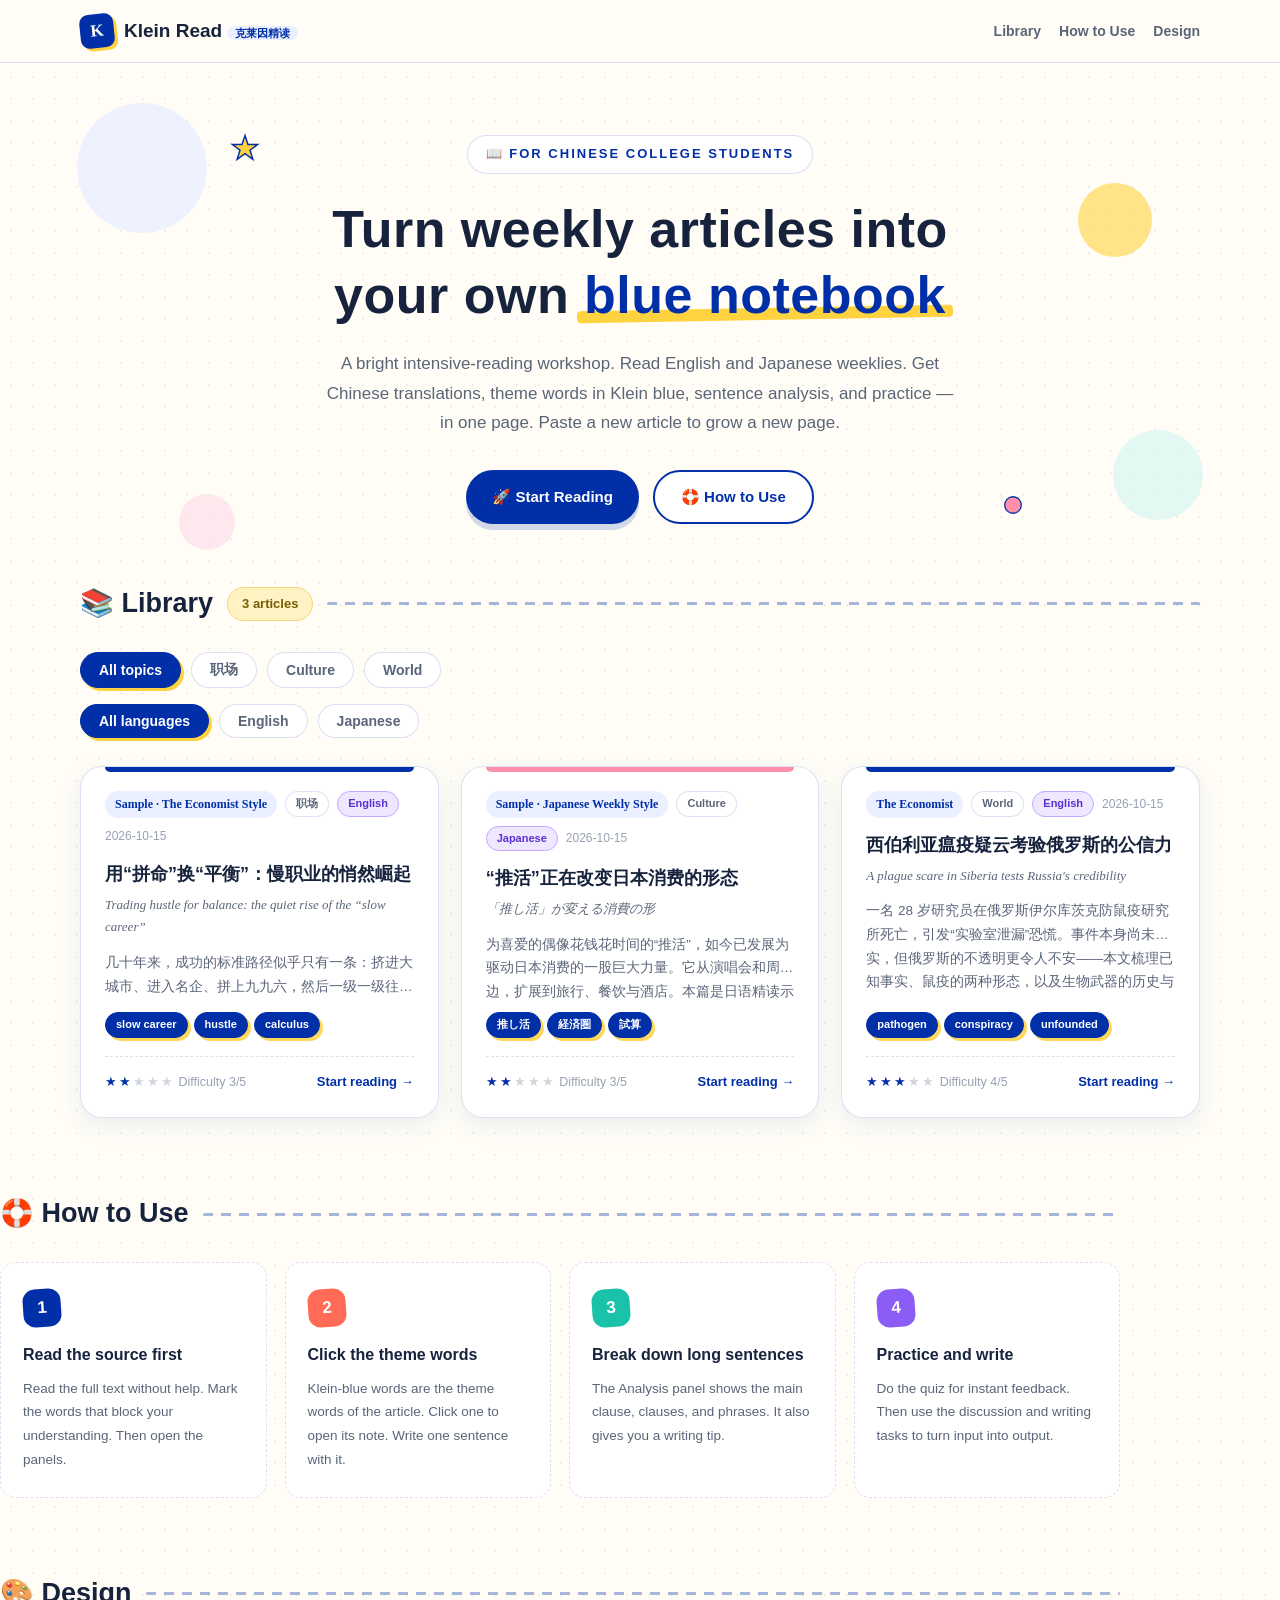
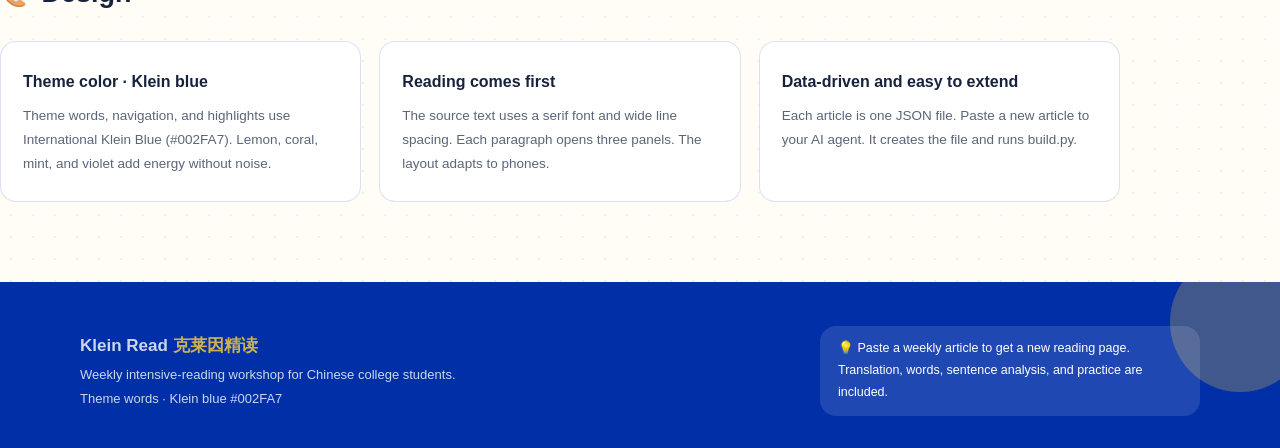
==== index.html @ 9e6b5d77 "v3.1.1: add SVG favicon matching the Klein Read logo - favicon.svg: Klein-blue tile, white K, lemon " ====
<!DOCTYPE html>
<html lang="en">
<head>
<meta charset="UTF-8">
<meta name="viewport" content="width=device-width, initial-scale=1.0">
<title>Klein Read · Weekly Intensive-Reading Workshop</title>
<meta name="description" content="Klein Read turns English and Japanese weekly articles into intensive-reading pages for Chinese college students.">
<link rel="icon" type="image/svg+xml" href="favicon.svg">
<link rel="stylesheet" href="css/style.css">
</head>
<body>
<div class="progress-bar"></div>

<header class="topbar">
  <div class="container topbar-inner">
    <a class="logo" href="index.html">
      <span class="logo-mark">K</span>
      <span>Klein Read <span class="logo-sub">克莱因精读</span></span>
    </a>
    <nav class="topnav">
      <a href="#library">Library</a>
      <a href="#howto">How to Use</a>
      <a href="#about">Design</a>
    </nav>
  </div>
</header>

<main>
  <!-- ============ Hero ============ -->
  <section class="hero">
    <div class="blob blob-1"></div>
    <div class="blob blob-2"></div>
    <div class="blob blob-3"></div>
    <div class="blob blob-4"></div>
    <svg class="deco-star" style="top:70px;left:18%" width="30" height="30" viewBox="0 0 24 24" fill="none">
      <path d="M12 2l2.4 7.2H22l-6 4.6 2.3 7.2-6.3-4.5-6.3 4.5L8 13.8 2 9.2h7.6z" fill="#FFD23F" stroke="#002FA7" stroke-width="1.2"/>
    </svg>
    <svg class="deco-star" style="bottom:64px;right:20%" width="22" height="22" viewBox="0 0 24 24" fill="none">
      <circle cx="12" cy="12" r="9" fill="#FF8FAB" stroke="#002FA7" stroke-width="1.4"/>
    </svg>
    <div class="container hero-inner">
      <span class="hero-kicker">📖 FOR CHINESE COLLEGE STUDENTS</span>
      <h1>Turn weekly articles into<br>your own <span class="hl">blue notebook</span></h1>
      <p class="hero-sub">A bright intensive-reading workshop. Read English and Japanese weeklies. Get Chinese translations, theme words in Klein blue, sentence analysis, and practice — in one page. Paste a new article to grow a new page.</p>
      <div class="hero-actions">
        <a class="btn btn-primary" href="articles/001-slow-career.html">🚀 Start Reading</a>
        <a class="btn btn-secondary" href="#howto">🛟 How to Use</a>
      </div>
    </div>
  </section>

  <!-- ============ Library ============ -->
  <section class="container" id="library">
    <div class="section-head">
      <h2>📚 Library</h2>
      <span class="chip chip-lemon">3 articles</span>
      <div class="line"></div>
    </div>
    <div class="filters"><button class="filter-chip active" data-topic="all">All topics</button><button class="filter-chip" data-topic="职场">职场</button><button class="filter-chip" data-topic="Culture">Culture</button><button class="filter-chip" data-topic="World">World</button></div>
    <div class="filters" style="margin-top:-12px"><button class="filter-chip active" data-source-lang="all">All languages</button><button class="filter-chip" data-source-lang="en">English</button><button class="filter-chip" data-source-lang="ja">Japanese</button></div>
    <div class="card-grid">
<a class="article-card" href="articles/001-slow-career.html" data-topic="职场" data-source-lang="en">
  <span class="accent" style="background:#002FA7"></span>
  <div class="card-meta">
    <span class="card-source">Sample · The Economist Style</span>
    <span class="chip" style="font-size:11px;padding:2px 10px">职场</span>
    <span class="chip chip-violet" style="font-size:11px;padding:2px 10px">English</span>
    <span class="card-date">2026-10-15</span>
  </div>
  <h3 lang="zh-CN">用“拼命”换“平衡”：慢职业的悄然崛起</h3>
  <p class="card-title-en">Trading hustle for balance: the quiet rise of the “slow career”</p>
  <p class="card-desc" lang="zh-CN">几十年来，成功的标准路径似乎只有一条：挤进大城市、进入名企、拼上九九六，然后一级一级往上爬。但越来越多的年轻毕业生正在悄悄走下这架梯子——他们选择更短的工时、更小的城市，以及给生活留出空间的工作。社会学家称之为“慢职业”（slow career）。本文学习除了职场高频词，还能掌握 trade A for B、crowd out、take note 等地道表达，适合四六级与考研写作迁移。</p>
  <div style="display:flex;gap:6px;flex-wrap:wrap;margin:14px 0 0"><span class="chip chip-theme" style="font-size:11px;padding:2px 10px">slow career</span> <span class="chip chip-theme" style="font-size:11px;padding:2px 10px">hustle</span> <span class="chip chip-theme" style="font-size:11px;padding:2px 10px">calculus</span></div>
  <div class="card-foot">
    <span><span class="stars">★★<span class="off">★</span><span class="off">★</span><span class="off">★</span></span> Difficulty 3/5</span>
    <span class="card-go">Start reading →</span>
  </div>
</a>

<a class="article-card" href="articles/002-oshi-katsu.html" data-topic="Culture" data-source-lang="ja">
  <span class="accent" style="background:#FF8FAB"></span>
  <div class="card-meta">
    <span class="card-source">Sample · Japanese Weekly Style</span>
    <span class="chip" style="font-size:11px;padding:2px 10px">Culture</span>
    <span class="chip chip-violet" style="font-size:11px;padding:2px 10px">Japanese</span>
    <span class="card-date">2026-10-15</span>
  </div>
  <h3 lang="zh-CN">“推活”正在改变日本消费的形态</h3>
  <p class="card-title-en">「推し活」が変える消費の形</p>
  <p class="card-desc" lang="zh-CN">为喜爱的偶像花钱花时间的“推活”，如今已发展为驱动日本消费的一股巨大力量。它从演唱会和周边，扩展到旅行、餐饮与酒店。本篇是日语精读示例：学习「〜にとどまらず」「〜からである」「〜に頼らず」等句式，以及「経済圏」「課金」等话题词。适合日语专业与二外日语学习者。</p>
  <div style="display:flex;gap:6px;flex-wrap:wrap;margin:14px 0 0"><span class="chip chip-theme" style="font-size:11px;padding:2px 10px">推し活</span> <span class="chip chip-theme" style="font-size:11px;padding:2px 10px">経済圏</span> <span class="chip chip-theme" style="font-size:11px;padding:2px 10px">試算</span></div>
  <div class="card-foot">
    <span><span class="stars">★★<span class="off">★</span><span class="off">★</span><span class="off">★</span></span> Difficulty 3/5</span>
    <span class="card-go">Start reading →</span>
  </div>
</a>

<a class="article-card" href="articles/003-siberia-plague-scare.html" data-topic="World" data-source-lang="en">
  <span class="accent" style="background:#002FA7"></span>
  <div class="card-meta">
    <span class="card-source">The Economist</span>
    <span class="chip" style="font-size:11px;padding:2px 10px">World</span>
    <span class="chip chip-violet" style="font-size:11px;padding:2px 10px">English</span>
    <span class="card-date">2026-10-15</span>
  </div>
  <h3 lang="zh-CN">西伯利亚瘟疫疑云考验俄罗斯的公信力</h3>
  <p class="card-title-en">A plague scare in Siberia tests Russia&#x27;s credibility</p>
  <p class="card-desc" lang="zh-CN">一名 28 岁研究员在俄罗斯伊尔库茨克防鼠疫研究所死亡，引发“实验室泄漏”恐慌。事件本身尚未证实，但俄罗斯的不透明更令人不安——本文梳理已知事实、鼠疫的两种形态，以及生物武器的历史与现实。学习重点：pathogen、unfounded、transmissibility 等高频词，以及 the questions outnumber the answers、take sb at their word 等写作金句。</p>
  <div style="display:flex;gap:6px;flex-wrap:wrap;margin:14px 0 0"><span class="chip chip-theme" style="font-size:11px;padding:2px 10px">pathogen</span> <span class="chip chip-theme" style="font-size:11px;padding:2px 10px">conspiracy</span> <span class="chip chip-theme" style="font-size:11px;padding:2px 10px">unfounded</span></div>
  <div class="card-foot">
    <span><span class="stars">★★★<span class="off">★</span><span class="off">★</span></span> Difficulty 4/5</span>
    <span class="card-go">Start reading →</span>
  </div>
</a></div>
  </section>

  <!-- ============ How to use ============ -->
  <section class="container howto" id="howto">
    <div class="section-head">
      <h2>🛟 How to Use</h2>
      <div class="line"></div>
    </div>
    <div class="howto-grid">
      <div class="howto-item">
        <div class="howto-num" style="background:var(--klein)">1</div>
        <h4>Read the source first</h4>
        <p>Read the full text without help. Mark the words that block your understanding. Then open the panels.</p>
      </div>
      <div class="howto-item">
        <div class="howto-num" style="background:var(--coral)">2</div>
        <h4>Click the theme words</h4>
        <p>Klein-blue words are the theme words of the article. Click one to open its note. Write one sentence with it.</p>
      </div>
      <div class="howto-item">
        <div class="howto-num" style="background:var(--mint)">3</div>
        <h4>Break down long sentences</h4>
        <p>The Analysis panel shows the main clause, clauses, and phrases. It also gives you a writing tip.</p>
      </div>
      <div class="howto-item">
        <div class="howto-num" style="background:var(--violet)">4</div>
        <h4>Practice and write</h4>
        <p>Do the quiz for instant feedback. Then use the discussion and writing tasks to turn input into output.</p>
      </div>
    </div>
  </section>

  <!-- ============ About the design ============ -->
  <section class="container howto" id="about" style="margin-top:0">
    <div class="section-head">
      <h2>🎨 Design</h2>
      <div class="line"></div>
    </div>
    <div class="howto-grid">
      <div class="howto-item" style="border-style:solid">
        <h4>Theme color · Klein blue</h4>
        <p>Theme words, navigation, and highlights use International Klein Blue (#002FA7). Lemon, coral, mint, and violet add energy without noise.</p>
      </div>
      <div class="howto-item" style="border-style:solid">
        <h4>Reading comes first</h4>
        <p>The source text uses a serif font and wide line spacing. Each paragraph opens three panels. The layout adapts to phones.</p>
      </div>
      <div class="howto-item" style="border-style:solid">
        <h4>Data-driven and easy to extend</h4>
        <p>Each article is one JSON file. Paste a new article to your AI agent. It creates the file and runs build.py.</p>
      </div>
    </div>
  </section>
</main>

<footer class="footer">
  <div class="container footer-inner">
    <div>
      <p class="brand">Klein Read <span>克莱因精读</span></p>
      <p>Weekly intensive-reading workshop for Chinese college students.<br>Theme words · Klein blue #002FA7</p>
    </div>
    <div class="tip">💡 Paste a weekly article to get a new reading page. Translation, words, sentence analysis, and practice are included.</div>
  </div>
</footer>

<script src="js/app.js"></script>
</body>
</html>
---- css/style.css ----
/* ============================================================
   Klein Read — Design system v2.0
   Style: a bright, lively paper notebook.
   Theme words: International Klein Blue #002FA7
   ============================================================ */

/* ---------- 1. Design tokens ---------- */
:root {
  /* Primary: Klein blue */
  --klein: #002FA7;
  --klein-deep: #001B6B;
  --klein-bright: #2B5CE6;
  --klein-soft: #EAF0FF;
  --klein-mist: #F3F7FF;

  /* Bright accent colors */
  --lemon: #FFD23F;        /* marker highlight */
  --lemon-soft: #FFF3C4;
  --coral: #FF6B57;        /* warning / error */
  --coral-soft: #FFE7E2;
  --mint: #19C2A8;         /* correct / phrases */
  --mint-soft: #DFF7F1;
  --violet: #8B5CF6;       /* grammar / analysis */
  --violet-soft: #EFE7FF;
  --pink: #FF8FAB;         /* accent */
  --pink-soft: #FFE4EC;

  /* Neutrals */
  --paper: #FFFDF6;        /* warm paper */
  --ink: #17233D;          /* body ink */
  --ink-60: #5B6579;
  --ink-30: #98A1B3;
  --line: rgba(0, 47, 167, 0.14);
  --white: #FFFFFF;

  /* Fonts */
  --font-cn: "PingFang SC", "Hiragino Sans GB", "Microsoft YaHei", "Noto Sans SC", sans-serif;
  --font-en: Georgia, "Times New Roman", "Songti SC", serif;
  --font-ja: "Hiragino Mincho ProN", "Yu Mincho", "Noto Serif JP", Georgia, serif;
  --font-ui: "Avenir Next", "Segoe UI", "PingFang SC", "Microsoft YaHei", sans-serif;

  /* Radii and shadows */
  --r-sm: 10px;
  --r-md: 16px;
  --r-lg: 22px;
  --r-pill: 999px;
  --shadow-soft: 0 8px 24px rgba(0, 47, 167, 0.08);
  --shadow-pop: 0 6px 0 rgba(0, 47, 167, 0.18);
  --shadow-lift: 0 14px 34px rgba(0, 47, 167, 0.14);
}

/* ---------- 2. Base typography ---------- */
* { box-sizing: border-box; margin: 0; padding: 0; }

html { scroll-behavior: smooth; scroll-padding-top: 96px; }

body {
  font-family: var(--font-cn);
  color: var(--ink);
  background-color: var(--paper);
  background-image: radial-gradient(rgba(0, 47, 167, 0.07) 1.2px, transparent 1.2px);
  background-size: 22px 22px;
  line-height: 1.75;
  font-size: 16px;
  -webkit-font-smoothing: antialiased;
}

img, svg { display: block; max-width: 100%; }
button { font-family: inherit; cursor: pointer; border: none; background: none; }
a { color: var(--klein); text-decoration: none; }
a:hover { color: var(--klein-bright); }

::selection { background: var(--lemon); color: var(--ink); }

/* ---------- 3. Components ---------- */
.container { width: min(1120px, 92vw); margin: 0 auto; }
.container-narrow { width: min(860px, 92vw); margin: 0 auto; }

/* Sticker labels */
.sticker {
  display: inline-block;
  background: var(--klein);
  color: var(--white);
  padding: 0.35em 1em;
  border-radius: 14px;
  font-weight: 700;
  transform: rotate(-1.5deg);
  box-shadow: 4px 4px 0 var(--lemon);
}
.sticker-plain { transform: none; box-shadow: none; }

/* Chips */
.chip {
  display: inline-flex;
  align-items: center;
  gap: 6px;
  padding: 5px 14px;
  border-radius: var(--r-pill);
  font-size: 13px;
  font-weight: 600;
  background: var(--white);
  border: 1.5px solid var(--line);
  color: var(--ink-60);
}
/* Theme word chip: Klein blue */
.chip-theme {
  background: var(--klein);
  color: var(--white);
  border-color: var(--klein);
  box-shadow: 3px 3px 0 rgba(255, 210, 63, 0.85);
}
.chip-lemon { background: var(--lemon-soft); border-color: #F0D47A; color: #7A5B00; }
.chip-mint  { background: var(--mint-soft);  border-color: #7FD9C8; color: #0B6B5B; }
.chip-coral { background: var(--coral-soft); border-color: #FFB3A5; color: #A13222; }
.chip-violet{ background: var(--violet-soft);border-color: #C4A9FF; color: #5B2FD1; }

/* Buttons */
.btn {
  display: inline-flex;
  align-items: center;
  gap: 8px;
  padding: 12px 26px;
  border-radius: var(--r-pill);
  font-size: 15px;
  font-weight: 700;
  transition: transform 0.15s ease, box-shadow 0.15s ease, background 0.15s ease;
}
.btn-primary {
  background: var(--klein);
  color: var(--white);
  box-shadow: var(--shadow-pop);
}
.btn-primary:hover {
  background: var(--klein-bright);
  transform: translateY(-2px);
  box-shadow: 0 8px 0 rgba(0, 47, 167, 0.22);
  color: var(--white);
}
.btn-secondary {
  background: var(--white);
  color: var(--klein);
  border: 2px solid var(--klein);
}
.btn-secondary:hover {
  background: var(--klein-soft);
  transform: translateY(-2px);
  color: var(--klein);
}

/* Marker highlights */
.mark-lemon {
  background: linear-gradient(transparent 58%, var(--lemon) 58%);
  padding: 0 2px;
}
.mark-mint {
  background: linear-gradient(transparent 58%, #9FEEDD 58%);
  padding: 0 2px;
}
.mark-coral {
  background: linear-gradient(transparent 58%, #FFC2B6 58%);
  padding: 0 2px;
}

/* Cards */
.card {
  background: var(--white);
  border-radius: var(--r-lg);
  border: 1.5px solid var(--line);
  box-shadow: var(--shadow-soft);
}

/* ---------- 4. Top bar and progress ---------- */
.progress-bar {
  position: fixed;
  top: 0; left: 0;
  height: 5px;
  width: 0%;
  background: linear-gradient(90deg, var(--klein), var(--violet), var(--pink));
  z-index: 100;
  border-radius: 0 4px 4px 0;
}

.topbar {
  position: sticky;
  top: 0;
  z-index: 90;
  background: rgba(255, 253, 246, 0.92);
  backdrop-filter: blur(10px);
  border-bottom: 1.5px solid var(--line);
}
.topbar-inner {
  display: flex;
  align-items: center;
  justify-content: space-between;
  padding: 14px 0;
}
.logo {
  display: flex;
  align-items: center;
  gap: 10px;
  font-weight: 800;
  font-size: 19px;
  color: var(--ink);
}
.logo:hover { color: var(--ink); }
.logo-mark {
  width: 34px; height: 34px;
  background: var(--klein);
  border-radius: 9px;
  display: grid;
  place-items: center;
  color: var(--white);
  font-family: var(--font-en);
  font-size: 17px;
  transform: rotate(-6deg);
  box-shadow: 3px 3px 0 var(--lemon);
}
.logo-sub {
  font-size: 11px;
  font-weight: 600;
  color: var(--klein);
  background: var(--klein-soft);
  padding: 1px 8px;
  border-radius: var(--r-pill);
}
.topnav { display: flex; gap: 18px; font-size: 14px; font-weight: 600; }
.topnav a { color: var(--ink-60); }
.topnav a:hover { color: var(--klein); }

/* ---------- 5. Home hero ---------- */
.hero {
  position: relative;
  padding: 72px 0 56px;
  overflow: hidden;
}
.hero-inner { position: relative; z-index: 2; text-align: center; }
.hero-kicker {
  display: inline-flex;
  align-items: center;
  gap: 8px;
  font-size: 13px;
  font-weight: 700;
  letter-spacing: 2px;
  color: var(--klein);
  background: var(--white);
  border: 1.5px solid var(--line);
  padding: 7px 18px;
  border-radius: var(--r-pill);
  margin-bottom: 22px;
}
.hero h1 {
  font-size: clamp(30px, 5.2vw, 52px);
  line-height: 1.28;
  font-weight: 800;
  letter-spacing: 0.5px;
}
.hero h1 .hl {
  color: var(--klein);
  position: relative;
  white-space: nowrap;
}
.hero h1 .hl::after {
  content: "";
  position: absolute;
  left: -2%; right: -2%; bottom: 4px;
  height: 12px;
  background: var(--lemon);
  z-index: -1;
  border-radius: 4px;
  transform: rotate(-1deg);
}
.hero-sub {
  margin: 20px auto 32px;
  max-width: 640px;
  font-size: 17px;
  color: var(--ink-60);
}
.hero-actions { display: flex; gap: 14px; justify-content: center; flex-wrap: wrap; }

/* Floating decorations */
.blob {
  position: absolute;
  border-radius: 50%;
  z-index: 1;
  opacity: 0.85;
}
.blob-1 { width: 130px; height: 130px; background: var(--klein-soft); top: 40px; left: 6%; }
.blob-2 { width: 74px;  height: 74px;  background: var(--lemon); top: 120px; right: 10%; opacity: 0.6; }
.blob-3 { width: 56px;  height: 56px;  background: var(--pink-soft); bottom: 30px; left: 14%; }
.blob-4 { width: 90px;  height: 90px;  background: var(--mint-soft); bottom: 60px; right: 6%; }
.deco-star { position: absolute; z-index: 1; }

/* ---------- 6. Home filters and article cards ---------- */
.section-head {
  display: flex;
  align-items: center;
  gap: 14px;
  margin-bottom: 24px;
  flex-wrap: wrap;
}
.section-head h2 { font-size: clamp(21px, 3vw, 27px); font-weight: 800; }
.section-head .line {
  flex: 1;
  height: 3px;
  border-radius: 3px;
  background: repeating-linear-gradient(90deg, var(--klein) 0 10px, transparent 10px 18px);
  opacity: 0.35;
  min-width: 40px;
}

.filters {
  display: flex;
  gap: 10px;
  flex-wrap: wrap;
  margin-bottom: 28px;
}
.filter-chip {
  padding: 8px 18px;
  border-radius: var(--r-pill);
  border: 1.5px solid var(--line);
  background: var(--white);
  font-size: 14px;
  font-weight: 600;
  color: var(--ink-60);
  transition: all 0.15s ease;
}
.filter-chip:hover { border-color: var(--klein); color: var(--klein); transform: translateY(-2px); }
.filter-chip.active {
  background: var(--klein);
  color: var(--white);
  border-color: var(--klein);
  box-shadow: 3px 3px 0 var(--lemon);
}

.card-grid {
  display: grid;
  grid-template-columns: repeat(auto-fill, minmax(300px, 1fr));
  gap: 22px;
}

.article-card {
  position: relative;
  display: flex;
  flex-direction: column;
  padding: 24px;
  border-radius: var(--r-lg);
  background: var(--white);
  border: 1.5px solid var(--line);
  box-shadow: var(--shadow-soft);
  transition: transform 0.18s ease, box-shadow 0.18s ease;
  color: var(--ink);
}
.article-card:hover {
  transform: translateY(-5px) rotate(-0.5deg);
  box-shadow: var(--shadow-lift);
  color: var(--ink);
}
.article-card .accent {
  position: absolute;
  top: 0; left: 24px; right: 24px;
  height: 5px;
  border-radius: 0 0 6px 6px;
}
.card-meta {
  display: flex;
  align-items: center;
  gap: 8px;
  margin-bottom: 14px;
  flex-wrap: wrap;
}
.card-source {
  font-family: var(--font-en);
  font-size: 12px;
  font-weight: 700;
  color: var(--klein);
  background: var(--klein-soft);
  padding: 3px 10px;
  border-radius: var(--r-pill);
}
.card-date { font-size: 12px; color: var(--ink-30); font-variant-numeric: tabular-nums; }
.article-card h3 { font-size: 18px; line-height: 1.5; margin-bottom: 6px; font-weight: 800; }
.card-title-en {
  font-family: var(--font-en);
  font-size: 13px;
  color: var(--ink-60);
  font-style: italic;
  margin-bottom: 12px;
}
.card-desc {
  font-size: 13.5px;
  color: var(--ink-60);
  display: -webkit-box;
  -webkit-line-clamp: 2;
  -webkit-box-orient: vertical;
  overflow: hidden;
  flex: 1;
}
.card-foot {
  display: flex;
  align-items: center;
  justify-content: space-between;
  margin-top: 18px;
  padding-top: 14px;
  border-top: 1.5px dashed var(--line);
  font-size: 12.5px;
  color: var(--ink-30);
}
.stars { color: var(--klein); letter-spacing: 2px; font-size: 13px; }
.stars .off { color: var(--ink-30); opacity: 0.45; }
.card-go {
  display: inline-flex;
  align-items: center;
  gap: 4px;
  font-weight: 700;
  color: var(--klein);
  font-size: 13px;
}

/* ---------- 7. How-to section ---------- */
.howto { margin: 72px 0; }
.howto-grid {
  display: grid;
  grid-template-columns: repeat(auto-fit, minmax(230px, 1fr));
  gap: 18px;
}
.howto-item {
  padding: 26px 22px;
  border-radius: var(--r-md);
  border: 1.5px dashed var(--line);
  background: var(--white);
}
.howto-num {
  width: 38px; height: 38px;
  border-radius: 12px;
  display: grid;
  place-items: center;
  font-weight: 800;
  font-size: 17px;
  color: var(--white);
  margin-bottom: 14px;
  transform: rotate(-4deg);
}
.howto-item h4 { font-size: 16px; margin-bottom: 8px; font-weight: 800; }
.howto-item p { font-size: 13.5px; color: var(--ink-60); }

/* ---------- 8. Article header ---------- */
.article-hero {
  padding: 48px 0 34px;
  position: relative;
}
.breadcrumb {
  font-size: 13px;
  color: var(--ink-30);
  margin-bottom: 18px;
}
.breadcrumb a { color: var(--ink-60); }
.meta-row {
  display: flex;
  align-items: center;
  gap: 10px;
  flex-wrap: wrap;
  margin-bottom: 18px;
}
.article-hero h1 {
  font-size: clamp(25px, 4vw, 38px);
  line-height: 1.42;
  font-weight: 800;
  margin-bottom: 12px;
}
.title-en {
  font-family: var(--font-en);
  font-size: clamp(15px, 2vw, 19px);
  font-style: italic;
  color: var(--klein);
  line-height: 1.55;
  margin-bottom: 22px;
}

/* Guide card */
.lead-card {
  position: relative;
  background: var(--klein);
  color: var(--white);
  border-radius: var(--r-lg);
  padding: 26px 28px 26px 32px;
  box-shadow: var(--shadow-pop);
}
.lead-card::before {
  content: "";
  position: absolute;
  left: 0; top: 18px; bottom: 18px;
  width: 6px;
  border-radius: 0 6px 6px 0;
  background: var(--lemon);
}
.lead-card .lead-label {
  display: inline-block;
  background: var(--lemon);
  color: var(--ink);
  font-size: 12px;
  font-weight: 800;
  padding: 2px 12px;
  border-radius: var(--r-pill);
  margin-bottom: 10px;
}
.lead-card p { font-size: 15.5px; line-height: 1.9; }

/* ---------- 9. In-page anchor navigation ---------- */
.anchor-nav {
  position: sticky;
  top: 63px;
  z-index: 80;
  background: rgba(255, 253, 246, 0.94);
  backdrop-filter: blur(8px);
  border-block: 1.5px solid var(--line);
  margin: 30px 0 34px;
}
.anchor-nav-inner {
  display: flex;
  gap: 8px;
  padding: 10px 0;
  overflow-x: auto;
  scrollbar-width: none;
}
.anchor-nav-inner::-webkit-scrollbar { display: none; }
.anchor-nav a {
  flex-shrink: 0;
  font-size: 13px;
  font-weight: 700;
  color: var(--ink-60);
  padding: 6px 15px;
  border-radius: var(--r-pill);
  border: 1.5px solid transparent;
}
.anchor-nav a:hover {
  color: var(--klein);
  background: var(--klein-soft);
  border-color: var(--line);
}

/* ---------- 10. Theme words (Klein blue) ---------- */
.theme-words {
  display: flex;
  flex-wrap: wrap;
  gap: 12px;
}
.theme-word-card {
  display: inline-flex;
  flex-direction: column;
  align-items: flex-start;
  gap: 2px;
  padding: 11px 18px;
  border-radius: var(--r-md);
  background: var(--klein);
  color: var(--white);
  box-shadow: 3px 3px 0 var(--lemon);
  transition: transform 0.15s ease;
}
.theme-word-card:hover { transform: translateY(-3px) rotate(-1deg); }
.theme-word-card .w {
  font-family: var(--font-en);
  font-size: 17px;
  font-weight: 700;
  letter-spacing: 0.3px;
}
.theme-word-card .ph {
  font-family: var(--font-en);
  font-size: 11.5px;
  opacity: 0.75;
}
.theme-word-card .m {
  font-size: 12px;
  opacity: 0.92;
  font-family: var(--font-cn);
}

/* ---------- 11. Paragraph cards ---------- */
.para-card {
  background: var(--white);
  border: 1.5px solid var(--line);
  border-radius: var(--r-lg);
  padding: 24px 26px 20px;
  margin-bottom: 22px;
  box-shadow: var(--shadow-soft);
}
.para-head {
  display: flex;
  align-items: center;
  justify-content: space-between;
  gap: 12px;
  margin-bottom: 14px;
  flex-wrap: wrap;
}
.para-num {
  display: inline-flex;
  align-items: center;
  gap: 8px;
  font-weight: 800;
  font-size: 13px;
  color: var(--klein);
  letter-spacing: 1px;
}
.para-num::before {
  content: "";
  width: 10px; height: 10px;
  background: var(--klein);
  border-radius: 3px;
  transform: rotate(45deg);
  box-shadow: 2px 2px 0 var(--lemon);
}
.para-tools { display: flex; gap: 8px; }
.tool-btn {
  font-size: 12.5px;
  font-weight: 700;
  padding: 6px 14px;
  border-radius: var(--r-pill);
  border: 1.5px solid var(--line);
  background: var(--paper);
  color: var(--ink-60);
  transition: all 0.15s ease;
}
.tool-btn:hover { border-color: var(--klein); color: var(--klein); }
.tool-btn.active {
  background: var(--klein);
  border-color: var(--klein);
  color: var(--white);
  box-shadow: 2px 2px 0 var(--lemon);
}

.para-en {
  font-family: var(--font-en);
  font-size: 17.5px;
  line-height: 2.05;
  color: var(--ink);
  text-align: justify;
}
.para-en.lang-ja {
  font-family: var(--font-ja);
  text-align: left;
  line-height: 2.15;
}
[lang="ja"].title-en,
[lang="ja"].sent-quote,
[lang="ja"].expr-card .en {
  font-family: var(--font-ja);
}

/* Theme words in text: Klein blue marks */
.tword {
  color: var(--klein);
  font-weight: 700;
  cursor: pointer;
  border-bottom: 2px dotted var(--klein-bright);
  padding-bottom: 1px;
  transition: background 0.15s ease;
}
.tword:hover, .tword.flash {
  background: var(--lemon);
  border-radius: 3px;
}

/* Collapsible panels */
.panel {
  display: none;
  margin-top: 16px;
  border-radius: var(--r-md);
  padding: 16px 18px;
  animation: fade-in 0.22s ease;
}
.panel.open { display: block; }
@keyframes fade-in {
  from { opacity: 0; transform: translateY(-4px); }
  to   { opacity: 1; transform: translateY(0); }
}
.panel h4 {
  font-size: 12.5px;
  font-weight: 800;
  letter-spacing: 1px;
  margin-bottom: 10px;
  display: flex;
  align-items: center;
  gap: 7px;
}
.panel h4::before {
  content: "";
  width: 14px; height: 5px;
  border-radius: 3px;
}
.panel-cn  { background: var(--klein-mist); border-left: 4px solid var(--klein); }
.panel-cn h4 { color: var(--klein); }
.panel-cn h4::before { background: var(--klein); }
.panel-cn .para-cn { font-size: 15px; line-height: 2; color: var(--ink); }

.panel-words { background: var(--lemon-soft); border-left: 4px solid var(--lemon); }
.panel-words h4 { color: #8A6A00; }
.panel-words h4::before { background: var(--lemon); }

.panel-sent { background: var(--violet-soft); border-left: 4px solid var(--violet); }
.panel-sent h4 { color: var(--violet); }
.panel-sent h4::before { background: var(--violet); }

/* Word lists */
.word-list { list-style: none; display: grid; gap: 10px; }
.word-list li {
  background: var(--white);
  border-radius: var(--r-sm);
  padding: 11px 14px;
  font-size: 14px;
}
.word-list .w {
  font-family: var(--font-en);
  font-weight: 700;
  color: var(--klein);
  font-size: 15.5px;
}
.word-list .pos {
  font-family: var(--font-en);
  font-size: 12px;
  color: var(--white);
  background: var(--klein-bright);
  padding: 1px 8px;
  border-radius: var(--r-pill);
  margin: 0 8px;
}
.word-list .mean { color: var(--ink); }
.word-list .note {
  display: block;
  margin-top: 4px;
  font-size: 12.5px;
  color: var(--ink-60);
}

/* Sentence analysis */
.sent-block {
  background: var(--white);
  border-radius: var(--r-sm);
  padding: 14px 16px;
  margin-bottom: 12px;
}
.sent-block:last-child { margin-bottom: 0; }
.sent-quote {
  font-family: var(--font-en);
  font-size: 15px;
  line-height: 1.9;
  color: var(--ink);
  padding-left: 12px;
  border-left: 3px solid var(--violet);
  margin-bottom: 10px;
}
.struct-lines { display: grid; gap: 6px; margin-bottom: 8px; }
.struct-line {
  display: flex;
  gap: 8px;
  font-size: 13.5px;
  line-height: 1.75;
}
.struct-tag {
  flex-shrink: 0;
  font-size: 11.5px;
  font-weight: 800;
  padding: 1px 9px;
  border-radius: var(--r-pill);
  margin-top: 3px;
  height: fit-content;
}
.tag-main  { background: var(--klein); color: var(--white); }
.tag-clause{ background: var(--violet); color: var(--white); }
.tag-phrase{ background: var(--mint); color: var(--white); }
.tag-tip   { background: var(--lemon); color: var(--ink); }
.struct-text { color: var(--ink-60); }
.struct-text strong { color: var(--ink); }

/* ---------- 12. Background, expressions, and practice blocks ---------- */
.block { margin: 56px 0; }
.block-head {
  display: flex;
  align-items: center;
  gap: 12px;
  margin-bottom: 20px;
}
.block-icon {
  width: 42px; height: 42px;
  border-radius: 13px;
  display: grid;
  place-items: center;
  font-size: 20px;
  flex-shrink: 0;
}
.block-head h2 { font-size: clamp(20px, 3vw, 25px); font-weight: 800; }
.block-head .sub { font-size: 13px; color: var(--ink-30); font-weight: 600; }

.bg-card {
  padding: 22px 26px;
  margin-bottom: 14px;
}
.bg-card h3 {
  font-size: 16px;
  font-weight: 800;
  margin-bottom: 8px;
  display: flex;
  align-items: center;
  gap: 8px;
}
.bg-card h3::before {
  content: "";
  width: 8px; height: 20px;
  border-radius: 3px;
  background: var(--klein);
}
.bg-card p { font-size: 14.5px; color: var(--ink-60); line-height: 1.95; }

/* expression cards */
.expr-grid {
  display: grid;
  grid-template-columns: repeat(auto-fill, minmax(280px, 1fr));
  gap: 14px;
}
.expr-card {
  padding: 18px 20px;
  border-radius: var(--r-md);
  border: 1.5px solid var(--line);
  background: var(--white);
}
.expr-card .en {
  font-family: var(--font-en);
  font-size: 16px;
  font-weight: 700;
  color: var(--klein);
  margin-bottom: 6px;
}
.expr-card .cn { font-size: 13.5px; color: var(--ink); margin-bottom: 8px; }
.expr-card .use {
  font-size: 12px;
  color: var(--ink-60);
  background: var(--paper);
  border-radius: var(--r-sm);
  padding: 8px 12px;
  line-height: 1.8;
}
.expr-card .use b { color: var(--coral); }

/* Practice */
.quiz-card { padding: 22px 26px; margin-bottom: 16px; }
.quiz-type {
  display: inline-block;
  font-size: 11.5px;
  font-weight: 800;
  padding: 2px 11px;
  border-radius: var(--r-pill);
  margin-bottom: 12px;
}
.quiz-type.choice { background: var(--violet-soft); color: var(--violet); }
.quiz-type.fill   { background: var(--mint-soft); color: #0B6B5B; }
.quiz-q { font-size: 15.5px; font-weight: 700; line-height: 1.85; margin-bottom: 14px; }
.quiz-q .q-en { font-family: var(--font-en); }

.options { display: grid; gap: 10px; }
.option {
  text-align: left;
  padding: 12px 16px;
  border-radius: var(--r-md);
  border: 1.5px solid var(--line);
  background: var(--paper);
  font-size: 14.5px;
  line-height: 1.7;
  display: flex;
  gap: 10px;
  align-items: flex-start;
  transition: all 0.15s ease;
  color: var(--ink);
}
.option:hover:not(:disabled) { border-color: var(--klein); background: var(--klein-mist); }
.option .key {
  flex-shrink: 0;
  width: 24px; height: 24px;
  border-radius: 8px;
  background: var(--white);
  border: 1.5px solid var(--line);
  display: grid;
  place-items: center;
  font-size: 12px;
  font-weight: 800;
  color: var(--ink-60);
}
.option.correct {
  border-color: var(--mint);
  background: var(--mint-soft);
}
.option.correct .key { background: var(--mint); color: var(--white); border-color: var(--mint); }
.option.wrong {
  border-color: var(--coral);
  background: var(--coral-soft);
}
.option.wrong .key { background: var(--coral); color: var(--white); border-color: var(--coral); }

.fill-row {
  display: flex;
  gap: 10px;
  flex-wrap: wrap;
  align-items: center;
}
.fill-input {
  flex: 1;
  min-width: 180px;
  padding: 11px 16px;
  border-radius: var(--r-md);
  border: 1.5px solid var(--line);
  background: var(--paper);
  font-family: var(--font-en);
  font-size: 15px;
  color: var(--ink);
}
.fill-input:focus { outline: none; border-color: var(--klein); box-shadow: 0 0 0 3px var(--klein-soft); }

.quiz-explain {
  display: none;
  margin-top: 12px;
  padding: 12px 16px;
  border-radius: var(--r-sm);
  background: var(--klein-mist);
  border-left: 4px solid var(--klein);
  font-size: 13.5px;
  color: var(--ink-60);
  line-height: 1.9;
}
.quiz-explain.show { display: block; animation: fade-in 0.22s ease; }
.quiz-explain b { color: var(--klein); }

/* Discussion */
.discuss-list { display: grid; gap: 12px; }
.discuss-item {
  display: flex;
  gap: 14px;
  padding: 18px 20px;
  border-radius: var(--r-md);
  border: 1.5px dashed var(--line);
  background: var(--white);
  font-size: 15px;
  line-height: 1.9;
}
.discuss-item .q-mark {
  flex-shrink: 0;
  width: 32px; height: 32px;
  border-radius: 10px;
  background: var(--lemon);
  color: var(--ink);
  display: grid;
  place-items: center;
  font-weight: 800;
  transform: rotate(-5deg);
}

/* writing task */
.write-card {
  background: linear-gradient(135deg, var(--klein-mist), var(--violet-soft));
  border: 1.5px solid var(--line);
}
.write-card h3 { font-size: 17px; font-weight: 800; margin-bottom: 10px; }
.write-card p { font-size: 14.5px; color: var(--ink-60); line-height: 1.95; }

/* ---------- 13. Previous and next ---------- */
.pager {
  display: grid;
  grid-template-columns: 1fr 1fr;
  gap: 14px;
  margin: 56px 0 20px;
}
.pager a {
  padding: 18px 20px;
  border-radius: var(--r-md);
  border: 1.5px solid var(--line);
  background: var(--white);
  transition: all 0.15s ease;
}
.pager a:hover { border-color: var(--klein); transform: translateY(-3px); box-shadow: var(--shadow-soft); }
.pager .dir { font-size: 12px; color: var(--ink-30); font-weight: 700; margin-bottom: 4px; }
.pager .t { font-size: 14.5px; font-weight: 700; color: var(--ink); line-height: 1.6; }
.pager .next { text-align: right; }

/* ---------- 14. Footer ---------- */
.footer {
  margin-top: 80px;
  background: var(--klein);
  color: var(--white);
  padding: 44px 0 32px;
  position: relative;
  overflow: hidden;
}
.footer::before {
  content: "";
  position: absolute;
  top: -30px; right: -30px;
  width: 140px; height: 140px;
  border-radius: 50%;
  background: rgba(255, 210, 63, 0.25);
}
.footer-inner {
  display: flex;
  justify-content: space-between;
  align-items: center;
  gap: 20px;
  flex-wrap: wrap;
  position: relative;
}
.footer .brand { font-size: 17px; font-weight: 800; }
.footer .brand span { color: var(--lemon); }
.footer p { font-size: 13px; opacity: 0.8; line-height: 1.9; }
.footer .tip {
  background: rgba(255, 255, 255, 0.12);
  padding: 12px 18px;
  border-radius: var(--r-md);
  font-size: 12.5px;
  max-width: 380px;
}

/* ---------- 15. Responsive ---------- */
@media (max-width: 720px) {
  .hero { padding: 48px 0 40px; }
  .topnav { display: none; }
  .para-card { padding: 18px 16px 14px; }
  .para-en { font-size: 16px; line-height: 1.95; }
  .lead-card { padding: 22px 18px 22px 22px; }
  .pager { grid-template-columns: 1fr; }
  .pager .next { text-align: left; }
  .anchor-nav { top: 57px; }
  .blob-2, .blob-3 { display: none; }
}

/* ============================================================
   SPLIT VIEW (v3) — Left: source text | Right: study notes
   For screen-recording demos. See design/split-view-mockup.html
   ============================================================ */

:root { --src-size: 19px; }

/* Top bar tools */
.top-meta { display: flex; align-items: center; gap: 7px; flex-wrap: wrap; overflow: hidden; }
.top-tools { display: flex; align-items: center; gap: 8px; margin-left: auto; }
.tool {
  font-size: 12px; font-weight: 700; padding: 7px 14px; border-radius: var(--r-pill);
  border: 1.5px solid var(--line); background: var(--white); color: var(--ink-60);
  cursor: pointer; transition: all 0.15s ease; white-space: nowrap;
}
.tool:hover { border-color: var(--klein); color: var(--klein); }
.tool.primary {
  background: var(--klein); color: var(--white); border-color: var(--klein);
  box-shadow: 2.5px 2.5px 0 var(--lemon);
}
.tool.primary.on {
  background: var(--coral); border-color: var(--coral);
}

/* Split window */
.split-window {
  display: flex;
  height: min(820px, calc(100vh - 150px));
  min-height: 560px;
  background: var(--paper);
  border: 1.5px solid var(--line);
  border-radius: var(--r-lg);
  box-shadow: var(--shadow-lift);
  overflow: hidden;
  margin: 8px 0 64px;
}

/* Panes */
.pane-left {
  width: 55%; min-width: 0; position: relative;
  overflow-y: auto;
  background:
    linear-gradient(180deg, rgba(255, 255, 255, 0.6), rgba(255, 255, 255, 0) 120px),
    var(--paper);
  border-right: 1.5px solid var(--line);
}
.pane-right {
  width: 45%; min-width: 0; position: relative;
  overflow-y: auto;
  background:
    radial-gradient(rgba(0, 47, 167, 0.06) 1.1px, transparent 1.1px),
    var(--klein-paper, var(--klein-mist));
  background-size: 18px 18px;
}
.pane-head {
  position: sticky; top: 0; z-index: 5;
  display: flex; align-items: center; gap: 10px;
  padding: 12px 28px 10px;
  background: rgba(255, 253, 246, 0.95);
  backdrop-filter: blur(6px);
  border-bottom: 1.5px dashed var(--line);
}
.pane-right .pane-head { background: rgba(234, 240, 255, 0.95); }
.pane-head .label {
  font-size: 11.5px; font-weight: 800; letter-spacing: 2px;
  color: var(--klein); background: var(--klein-soft);
  padding: 3px 12px; border-radius: var(--r-pill);
}
.pane-head .hint { font-size: 11.5px; color: var(--ink-30); }
.sync-pill {
  margin-left: auto;
  font-size: 11px; font-weight: 800; color: var(--white);
  background: var(--klein); padding: 3px 12px; border-radius: var(--r-pill);
  box-shadow: 2px 2px 0 var(--lemon);
  font-variant-numeric: tabular-nums;
}

/* Left: source text */
.source-text { padding: 30px 48px 70px; max-width: 780px; }
.src-title {
  font-family: var(--font-en); font-size: 26px; font-weight: 700;
  line-height: 1.45; margin-bottom: 8px;
}
.src-sub {
  font-family: var(--font-en); font-style: italic; font-size: 14px;
  color: var(--ink-60); margin-bottom: 28px;
}
.src-para {
  position: relative;
  font-family: var(--font-en);
  font-size: var(--src-size);
  line-height: 2.05;
  text-align: justify;
  margin-bottom: 26px;
  padding: 14px 18px 14px 42px;
  border-radius: 12px;
  border: 1.5px solid transparent;
  cursor: pointer;
  transition: background 0.2s ease, border-color 0.2s ease, box-shadow 0.2s ease;
}
.src-para:hover { background: rgba(0, 47, 167, 0.04); }
.src-para.active {
  background: var(--klein-mist);
  border-color: rgba(0, 47, 167, 0.25);
  box-shadow: 0 10px 28px rgba(0, 47, 167, 0.10);
}
.src-para.active::before {
  content: ""; position: absolute; left: 0; top: 12px; bottom: 12px;
  width: 5px; border-radius: 4px; background: var(--klein);
  box-shadow: 2px 2px 0 var(--lemon);
}
.para-no {
  position: absolute; left: 12px; top: 18px;
  font-family: var(--font-cn); font-size: 11px; font-weight: 800;
  color: var(--klein); letter-spacing: 0.5px; opacity: 0.55;
}
.src-para.active .para-no { opacity: 1; }
.src-para[lang="ja"] {
  font-family: var(--font-ja);
  text-align: left;
  line-height: 2.15;
}

/* Right: note groups */
.notes-stream { padding: 20px 26px 70px; }
.note-group {
  margin-bottom: 22px;
  border-radius: var(--r-md);
  padding: 4px;
  border: 1.5px solid transparent;
  transition: all 0.2s ease;
}
.note-group.active {
  border-color: rgba(0, 47, 167, 0.35);
  background: rgba(255, 255, 255, 0.55);
  box-shadow: 0 14px 34px rgba(0, 47, 167, 0.12);
}
.ng-head {
  display: flex; align-items: center; gap: 8px;
  font-size: 11.5px; font-weight: 800; letter-spacing: 1.5px;
  color: var(--ink-30); margin: 6px 4px 10px;
  cursor: pointer;
}
.note-group.active .ng-head { color: var(--klein); }
.ng-head::before {
  content: ""; width: 9px; height: 9px; background: currentColor;
  border-radius: 3px; transform: rotate(45deg);
}

/* Note cards */
.note-card {
  background: var(--white);
  border-radius: 13px;
  border: 1.5px solid var(--line);
  padding: 15px 18px;
  margin-bottom: 11px;
}
.nc-title {
  display: flex; align-items: center; gap: 7px;
  font-size: 11px; font-weight: 800; letter-spacing: 1px;
  margin-bottom: 9px;
}
.nc-title::before { content: ""; width: 14px; height: 5px; border-radius: 3px; }
.nc-tr { border-left: 4px solid var(--klein); background: #FAFCFF; }
.nc-tr .nc-title { color: var(--klein); }
.nc-tr .nc-title::before { background: var(--klein); }
.nc-words { border-left: 4px solid var(--lemon); background: #FFFEF6; }
.nc-words .nc-title { color: #8A6A00; }
.nc-words .nc-title::before { background: var(--lemon); }
.nc-analysis { border-left: 4px solid var(--violet); background: #FCFAFF; }
.nc-analysis .nc-title { color: var(--violet); }
.nc-analysis .nc-title::before { background: var(--violet); }
.nc-theme {
  border-left: 4px solid var(--klein);
  background: var(--klein-mist);
}

.tr-text { font-size: 14.5px; line-height: 1.95; }

.w-item {
  display: flex; align-items: baseline; gap: 8px; flex-wrap: wrap;
  margin-bottom: 8px; font-size: 13px;
  border-radius: 8px; padding: 3px 5px; margin-left: -5px;
  transition: all 0.2s ease;
}
.w-item.flash {
  outline: 2.5px solid var(--klein);
  background: var(--lemon-soft);
}
.w-item .w {
  font-family: var(--font-en); font-weight: 700; color: var(--klein); font-size: 14.5px;
}
.w-item .pos {
  font-family: var(--font-en); font-size: 10.5px; color: var(--white);
  background: var(--klein-bright); padding: 1px 8px; border-radius: var(--r-pill);
}
.w-item .m { color: var(--ink); }
.w-note {
  font-size: 12px; color: var(--ink-60); margin: -4px 0 9px 2px; line-height: 1.7;
}

.sent-quote {
  font-family: var(--font-en); font-size: 13.5px; line-height: 1.85;
  border-left: 3px solid var(--violet); padding-left: 11px; margin-bottom: 10px;
  color: var(--ink);
}
.nc-analysis .sent-quote + .struct-line { margin-top: 0; }
.struct-line {
  display: flex; gap: 8px; font-size: 12.5px; line-height: 1.75; margin-bottom: 5px;
}
.struct-tag {
  flex-shrink: 0; font-size: 10.5px; font-weight: 800;
  padding: 1px 9px; border-radius: var(--r-pill); height: fit-content; margin-top: 2px;
  color: var(--white);
}
.t-main { background: var(--klein); }
.t-clause { background: var(--violet); }
.t-phrase { background: var(--mint); }
.t-tip { background: var(--lemon); color: var(--ink); }
.struct-text { color: var(--ink-60); }

.kbd-hint {
  position: sticky; bottom: 0; margin-left: auto;
  float: right; right: 14px;
  font-size: 11px; color: var(--ink-30);
  background: rgba(255, 255, 255, 0.92);
  border: 1.5px solid var(--line);
  padding: 5px 12px; border-radius: var(--r-pill);
}
kbd {
  font-family: inherit; font-size: 10.5px; font-weight: 800;
  background: var(--klein-soft); color: var(--klein);
  border: 1px solid var(--line); border-bottom-width: 2px;
  border-radius: 5px; padding: 1px 6px; margin: 0 1px;
}

/* Demo mode: hide everything except the split window */
body.demo .article-hero,
body.demo .post-sections,
body.demo .footer,
body.demo .progress-bar { display: none; }
body.demo main { padding-top: 10px; }
body.demo .split-window {
  height: calc(100vh - 110px);
  margin-bottom: 20px;
  border-radius: 14px;
}
body.demo .top-meta { display: none; }

/* Split view responsive: stack on narrow screens */
@media (max-width: 980px) {
  .split-window { flex-direction: column; height: auto; }
  .pane-left, .pane-right { width: 100%; max-height: 60vh; border-right: none; }
  .pane-left { border-bottom: 1.5px solid var(--line); }
  .source-text { padding: 24px 20px 50px; }
  .top-meta { display: none; }
  .kbd-hint { display: none; }
}
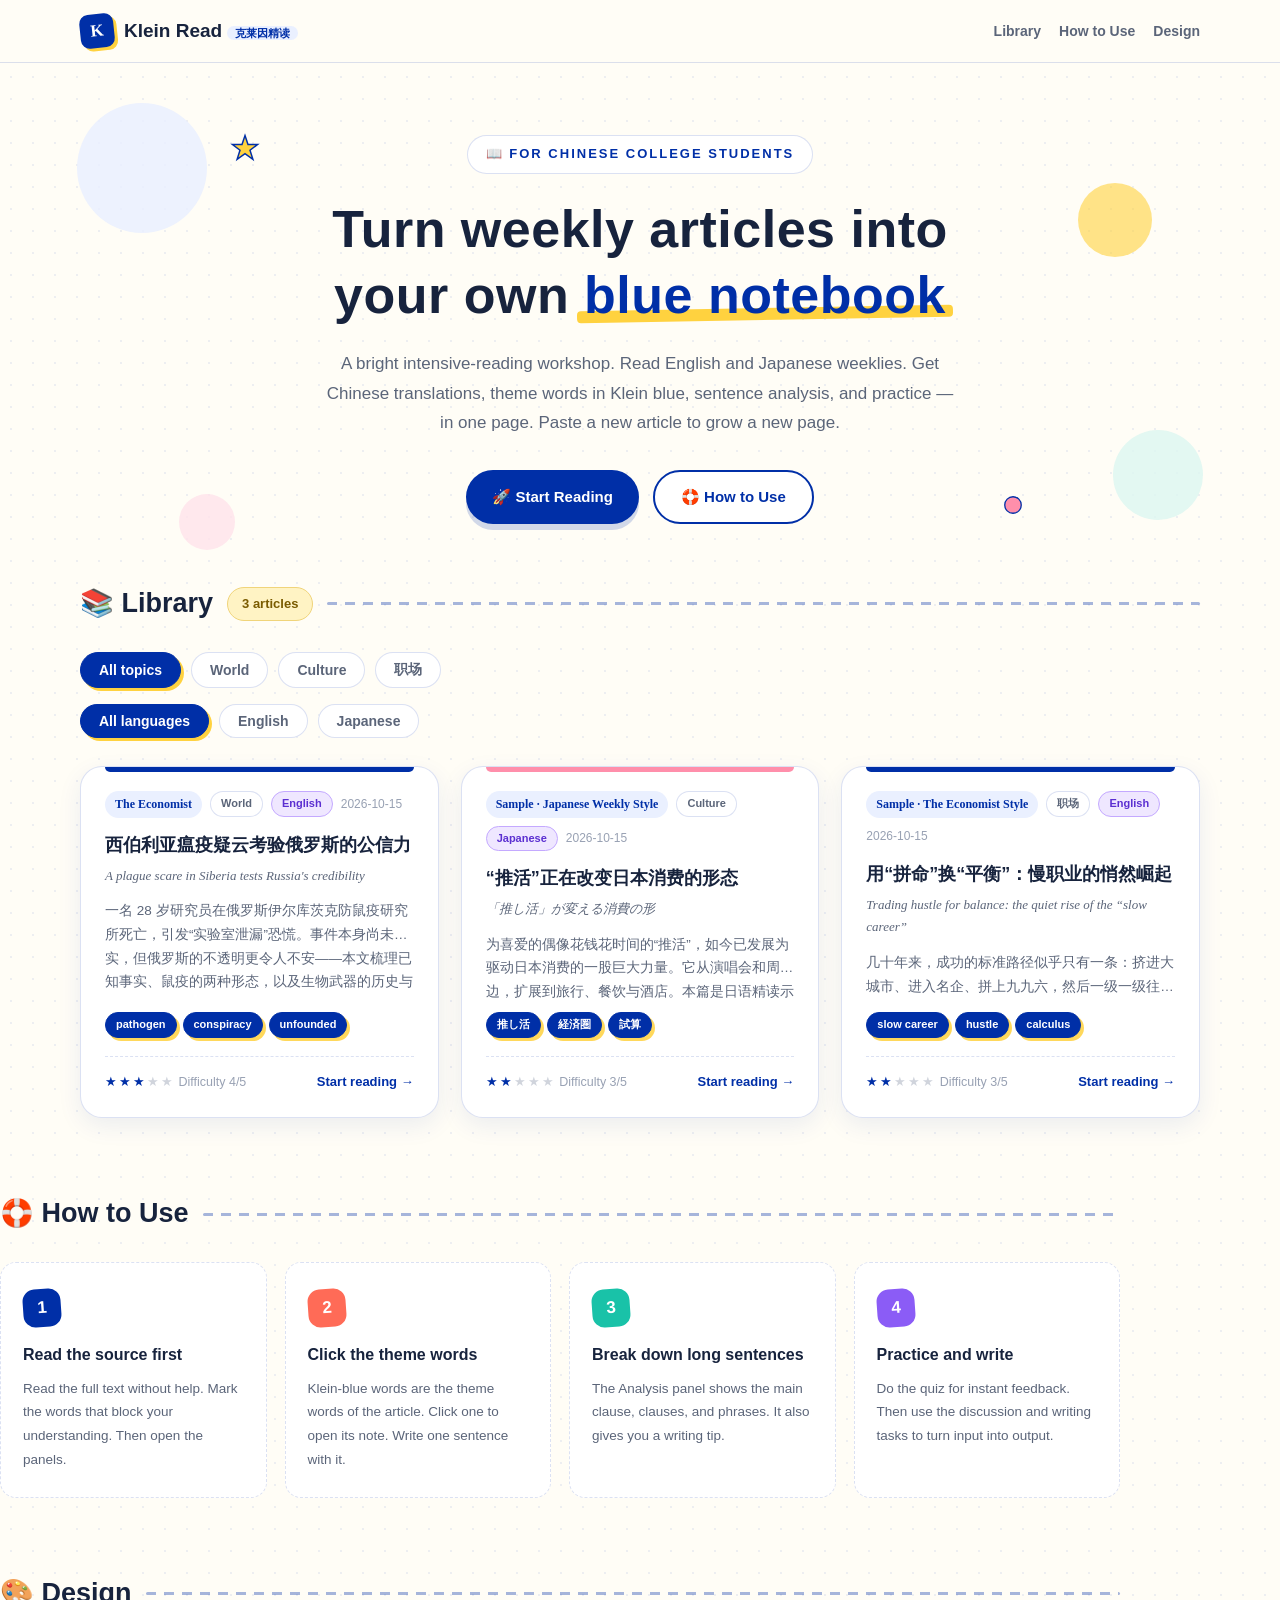
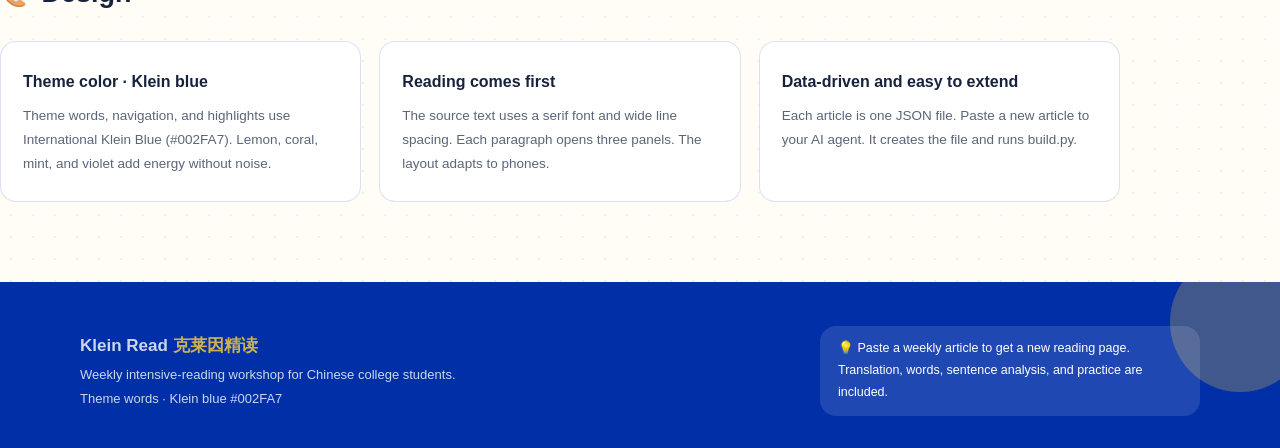
==== commit 398b42e8: "v3.2.0: home page lists the most recently edited articles first - Sort key: updated (last content ed" ====
--- a/index.html
+++ b/index.html
@@ -43,7 +43,7 @@
       <h1>Turn weekly articles into<br>your own <span class="hl">blue notebook</span></h1>
       <p class="hero-sub">A bright intensive-reading workshop. Read English and Japanese weeklies. Get Chinese translations, theme words in Klein blue, sentence analysis, and practice — in one page. Paste a new article to grow a new page.</p>
       <div class="hero-actions">
-        <a class="btn btn-primary" href="articles/001-slow-career.html">🚀 Start Reading</a>
+        <a class="btn btn-primary" href="articles/003-siberia-plague-scare.html">🚀 Start Reading</a>
         <a class="btn btn-secondary" href="#howto">🛟 How to Use</a>
       </div>
     </div>
@@ -56,23 +56,23 @@
       <span class="chip chip-lemon">3 articles</span>
       <div class="line"></div>
     </div>
-    <div class="filters"><button class="filter-chip active" data-topic="all">All topics</button><button class="filter-chip" data-topic="职场">职场</button><button class="filter-chip" data-topic="Culture">Culture</button><button class="filter-chip" data-topic="World">World</button></div>
+    <div class="filters"><button class="filter-chip active" data-topic="all">All topics</button><button class="filter-chip" data-topic="World">World</button><button class="filter-chip" data-topic="Culture">Culture</button><button class="filter-chip" data-topic="职场">职场</button></div>
     <div class="filters" style="margin-top:-12px"><button class="filter-chip active" data-source-lang="all">All languages</button><button class="filter-chip" data-source-lang="en">English</button><button class="filter-chip" data-source-lang="ja">Japanese</button></div>
     <div class="card-grid">
-<a class="article-card" href="articles/001-slow-career.html" data-topic="职场" data-source-lang="en">
+<a class="article-card" href="articles/003-siberia-plague-scare.html" data-topic="World" data-source-lang="en">
   <span class="accent" style="background:#002FA7"></span>
   <div class="card-meta">
-    <span class="card-source">Sample · The Economist Style</span>
-    <span class="chip" style="font-size:11px;padding:2px 10px">职场</span>
+    <span class="card-source">The Economist</span>
+    <span class="chip" style="font-size:11px;padding:2px 10px">World</span>
     <span class="chip chip-violet" style="font-size:11px;padding:2px 10px">English</span>
     <span class="card-date">2026-10-15</span>
   </div>
-  <h3 lang="zh-CN">用“拼命”换“平衡”：慢职业的悄然崛起</h3>
-  <p class="card-title-en">Trading hustle for balance: the quiet rise of the “slow career”</p>
-  <p class="card-desc" lang="zh-CN">几十年来，成功的标准路径似乎只有一条：挤进大城市、进入名企、拼上九九六，然后一级一级往上爬。但越来越多的年轻毕业生正在悄悄走下这架梯子——他们选择更短的工时、更小的城市，以及给生活留出空间的工作。社会学家称之为“慢职业”（slow career）。本文学习除了职场高频词，还能掌握 trade A for B、crowd out、take note 等地道表达，适合四六级与考研写作迁移。</p>
-  <div style="display:flex;gap:6px;flex-wrap:wrap;margin:14px 0 0"><span class="chip chip-theme" style="font-size:11px;padding:2px 10px">slow career</span> <span class="chip chip-theme" style="font-size:11px;padding:2px 10px">hustle</span> <span class="chip chip-theme" style="font-size:11px;padding:2px 10px">calculus</span></div>
+  <h3 lang="zh-CN">西伯利亚瘟疫疑云考验俄罗斯的公信力</h3>
+  <p class="card-title-en">A plague scare in Siberia tests Russia&#x27;s credibility</p>
+  <p class="card-desc" lang="zh-CN">一名 28 岁研究员在俄罗斯伊尔库茨克防鼠疫研究所死亡，引发“实验室泄漏”恐慌。事件本身尚未证实，但俄罗斯的不透明更令人不安——本文梳理已知事实、鼠疫的两种形态，以及生物武器的历史与现实。学习重点：pathogen、unfounded、transmissibility 等高频词，以及 the questions outnumber the answers、take sb at their word 等写作金句。</p>
+  <div style="display:flex;gap:6px;flex-wrap:wrap;margin:14px 0 0"><span class="chip chip-theme" style="font-size:11px;padding:2px 10px">pathogen</span> <span class="chip chip-theme" style="font-size:11px;padding:2px 10px">conspiracy</span> <span class="chip chip-theme" style="font-size:11px;padding:2px 10px">unfounded</span></div>
   <div class="card-foot">
-    <span><span class="stars">★★<span class="off">★</span><span class="off">★</span><span class="off">★</span></span> Difficulty 3/5</span>
+    <span><span class="stars">★★★<span class="off">★</span><span class="off">★</span></span> Difficulty 4/5</span>
     <span class="card-go">Start reading →</span>
   </div>
 </a>
@@ -95,20 +95,20 @@
   </div>
 </a>
 
-<a class="article-card" href="articles/003-siberia-plague-scare.html" data-topic="World" data-source-lang="en">
+<a class="article-card" href="articles/001-slow-career.html" data-topic="职场" data-source-lang="en">
   <span class="accent" style="background:#002FA7"></span>
   <div class="card-meta">
-    <span class="card-source">The Economist</span>
-    <span class="chip" style="font-size:11px;padding:2px 10px">World</span>
+    <span class="card-source">Sample · The Economist Style</span>
+    <span class="chip" style="font-size:11px;padding:2px 10px">职场</span>
     <span class="chip chip-violet" style="font-size:11px;padding:2px 10px">English</span>
     <span class="card-date">2026-10-15</span>
   </div>
-  <h3 lang="zh-CN">西伯利亚瘟疫疑云考验俄罗斯的公信力</h3>
-  <p class="card-title-en">A plague scare in Siberia tests Russia&#x27;s credibility</p>
-  <p class="card-desc" lang="zh-CN">一名 28 岁研究员在俄罗斯伊尔库茨克防鼠疫研究所死亡，引发“实验室泄漏”恐慌。事件本身尚未证实，但俄罗斯的不透明更令人不安——本文梳理已知事实、鼠疫的两种形态，以及生物武器的历史与现实。学习重点：pathogen、unfounded、transmissibility 等高频词，以及 the questions outnumber the answers、take sb at their word 等写作金句。</p>
-  <div style="display:flex;gap:6px;flex-wrap:wrap;margin:14px 0 0"><span class="chip chip-theme" style="font-size:11px;padding:2px 10px">pathogen</span> <span class="chip chip-theme" style="font-size:11px;padding:2px 10px">conspiracy</span> <span class="chip chip-theme" style="font-size:11px;padding:2px 10px">unfounded</span></div>
+  <h3 lang="zh-CN">用“拼命”换“平衡”：慢职业的悄然崛起</h3>
+  <p class="card-title-en">Trading hustle for balance: the quiet rise of the “slow career”</p>
+  <p class="card-desc" lang="zh-CN">几十年来，成功的标准路径似乎只有一条：挤进大城市、进入名企、拼上九九六，然后一级一级往上爬。但越来越多的年轻毕业生正在悄悄走下这架梯子——他们选择更短的工时、更小的城市，以及给生活留出空间的工作。社会学家称之为“慢职业”（slow career）。本文学习除了职场高频词，还能掌握 trade A for B、crowd out、take note 等地道表达，适合四六级与考研写作迁移。</p>
+  <div style="display:flex;gap:6px;flex-wrap:wrap;margin:14px 0 0"><span class="chip chip-theme" style="font-size:11px;padding:2px 10px">slow career</span> <span class="chip chip-theme" style="font-size:11px;padding:2px 10px">hustle</span> <span class="chip chip-theme" style="font-size:11px;padding:2px 10px">calculus</span></div>
   <div class="card-foot">
-    <span><span class="stars">★★★<span class="off">★</span><span class="off">★</span></span> Difficulty 4/5</span>
+    <span><span class="stars">★★<span class="off">★</span><span class="off">★</span><span class="off">★</span></span> Difficulty 3/5</span>
     <span class="card-go">Start reading →</span>
   </div>
 </a></div>
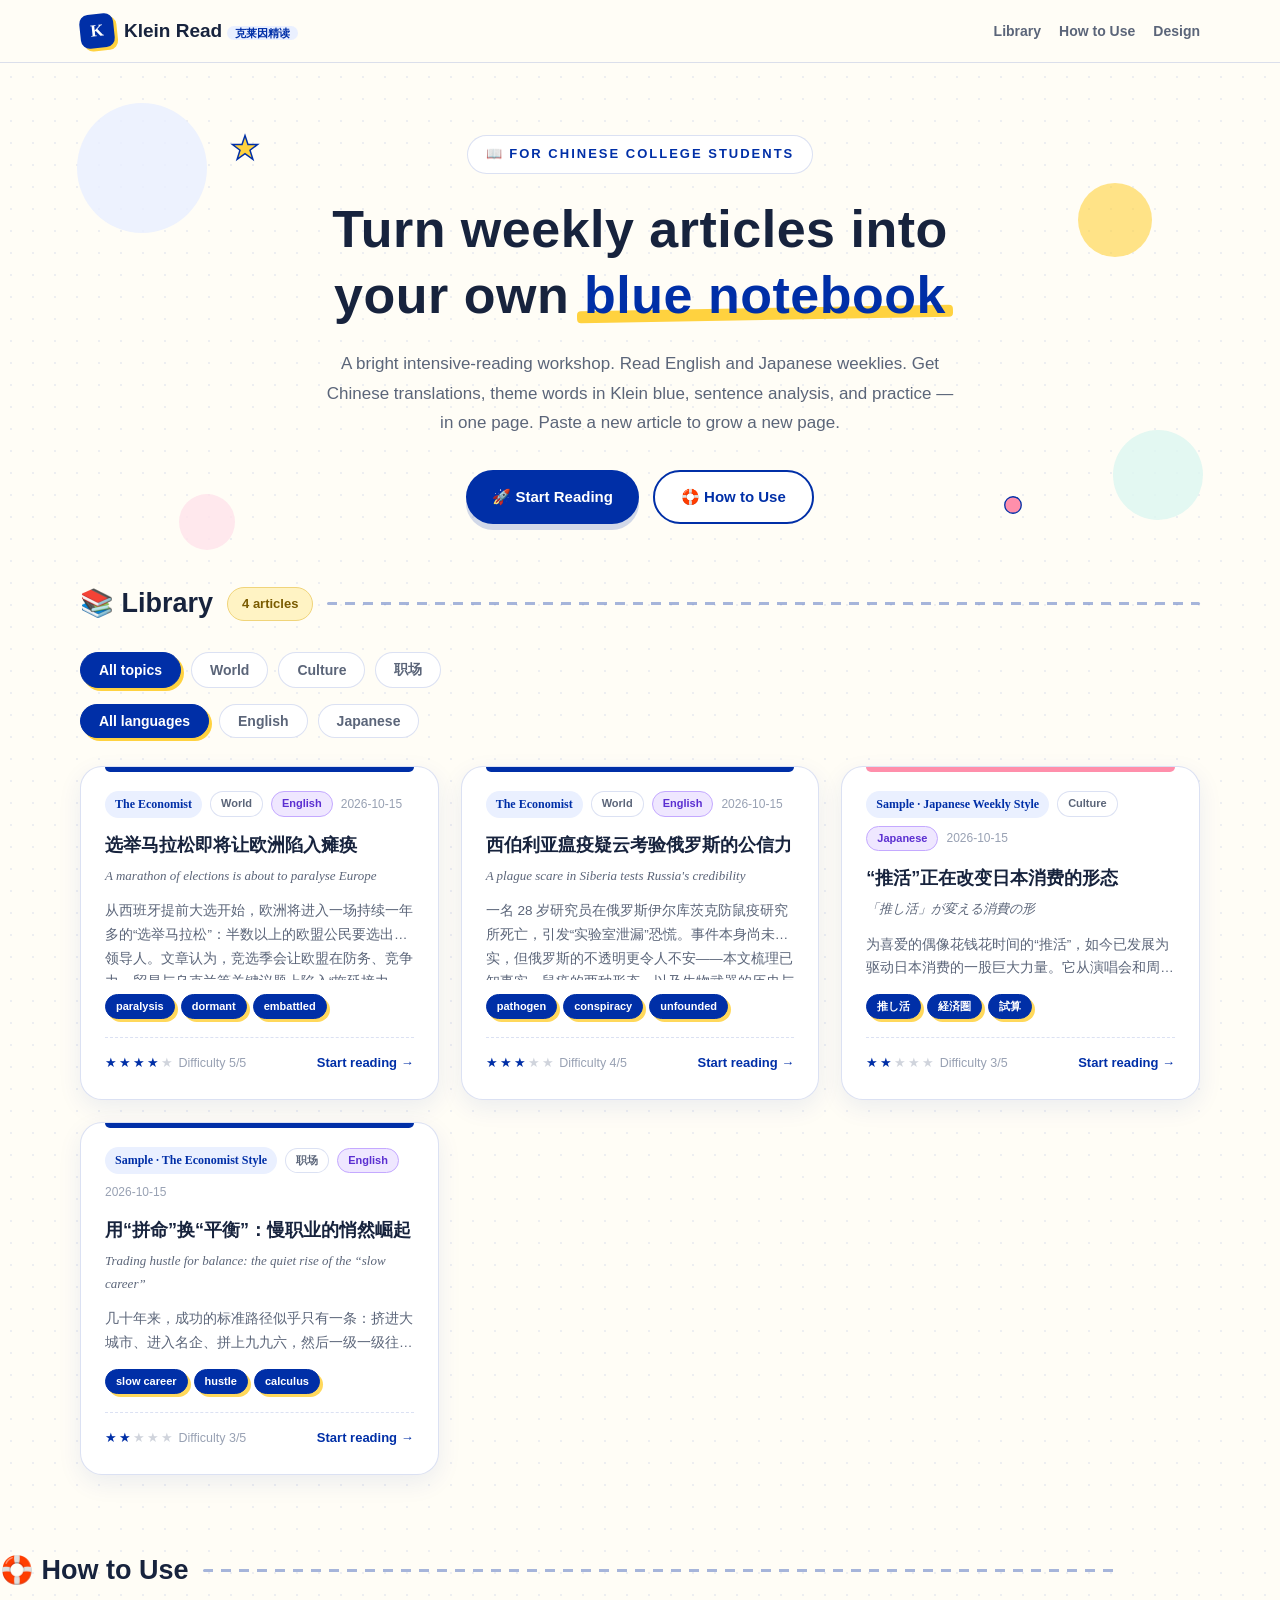
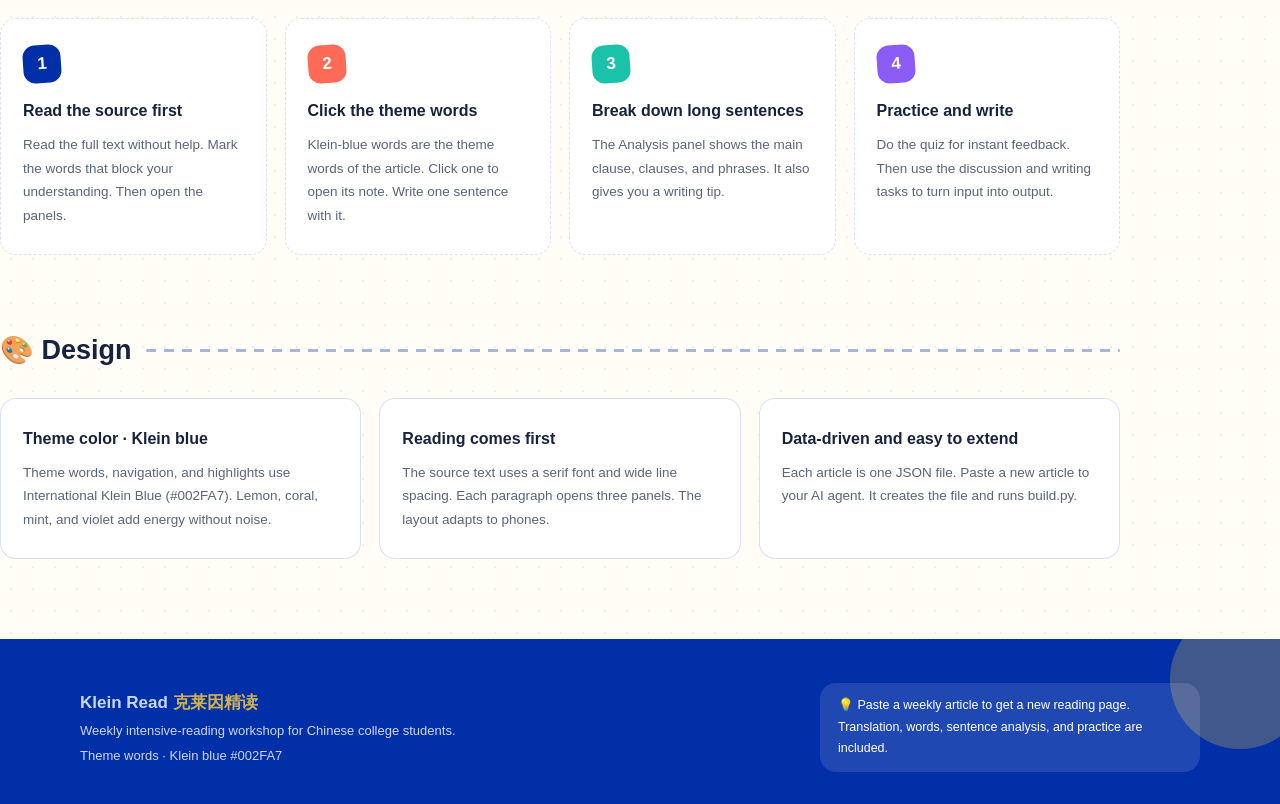
==== commit 44af699e: "v3.3.0: add article 004 — Europe's election paralysis (The Economist) - New reading page: A marathon" ====
--- a/index.html
+++ b/index.html
@@ -43,7 +43,7 @@
       <h1>Turn weekly articles into<br>your own <span class="hl">blue notebook</span></h1>
       <p class="hero-sub">A bright intensive-reading workshop. Read English and Japanese weeklies. Get Chinese translations, theme words in Klein blue, sentence analysis, and practice — in one page. Paste a new article to grow a new page.</p>
       <div class="hero-actions">
-        <a class="btn btn-primary" href="articles/003-siberia-plague-scare.html">🚀 Start Reading</a>
+        <a class="btn btn-primary" href="articles/004-europe-election-paralysis.html">🚀 Start Reading</a>
         <a class="btn btn-secondary" href="#howto">🛟 How to Use</a>
       </div>
     </div>
@@ -53,12 +53,30 @@
   <section class="container" id="library">
     <div class="section-head">
       <h2>📚 Library</h2>
-      <span class="chip chip-lemon">3 articles</span>
+      <span class="chip chip-lemon">4 articles</span>
       <div class="line"></div>
     </div>
     <div class="filters"><button class="filter-chip active" data-topic="all">All topics</button><button class="filter-chip" data-topic="World">World</button><button class="filter-chip" data-topic="Culture">Culture</button><button class="filter-chip" data-topic="职场">职场</button></div>
     <div class="filters" style="margin-top:-12px"><button class="filter-chip active" data-source-lang="all">All languages</button><button class="filter-chip" data-source-lang="en">English</button><button class="filter-chip" data-source-lang="ja">Japanese</button></div>
     <div class="card-grid">
+<a class="article-card" href="articles/004-europe-election-paralysis.html" data-topic="World" data-source-lang="en">
+  <span class="accent" style="background:#002FA7"></span>
+  <div class="card-meta">
+    <span class="card-source">The Economist</span>
+    <span class="chip" style="font-size:11px;padding:2px 10px">World</span>
+    <span class="chip chip-violet" style="font-size:11px;padding:2px 10px">English</span>
+    <span class="card-date">2026-10-15</span>
+  </div>
+  <h3 lang="zh-CN">选举马拉松即将让欧洲陷入瘫痪</h3>
+  <p class="card-title-en">A marathon of elections is about to paralyse Europe</p>
+  <p class="card-desc" lang="zh-CN">从西班牙提前大选开始，欧洲将进入一场持续一年多的“选举马拉松”：半数以上的欧盟公民要选出新领导人。文章认为，竞选季会让欧盟在防务、竞争力、贸易与乌克兰等关键议题上陷入“拖延接力赛”，甚至可能选出敌视欧盟的领导人。学习重点：the starting gun has been fired、put the pinch on、turn the tables 等地道表达，以及多层从句的“剥洋葱”读法。</p>
+  <div style="display:flex;gap:6px;flex-wrap:wrap;margin:14px 0 0"><span class="chip chip-theme" style="font-size:11px;padding:2px 10px">paralysis</span> <span class="chip chip-theme" style="font-size:11px;padding:2px 10px">dormant</span> <span class="chip chip-theme" style="font-size:11px;padding:2px 10px">embattled</span></div>
+  <div class="card-foot">
+    <span><span class="stars">★★★★<span class="off">★</span></span> Difficulty 5/5</span>
+    <span class="card-go">Start reading →</span>
+  </div>
+</a>
+
 <a class="article-card" href="articles/003-siberia-plague-scare.html" data-topic="World" data-source-lang="en">
   <span class="accent" style="background:#002FA7"></span>
   <div class="card-meta">
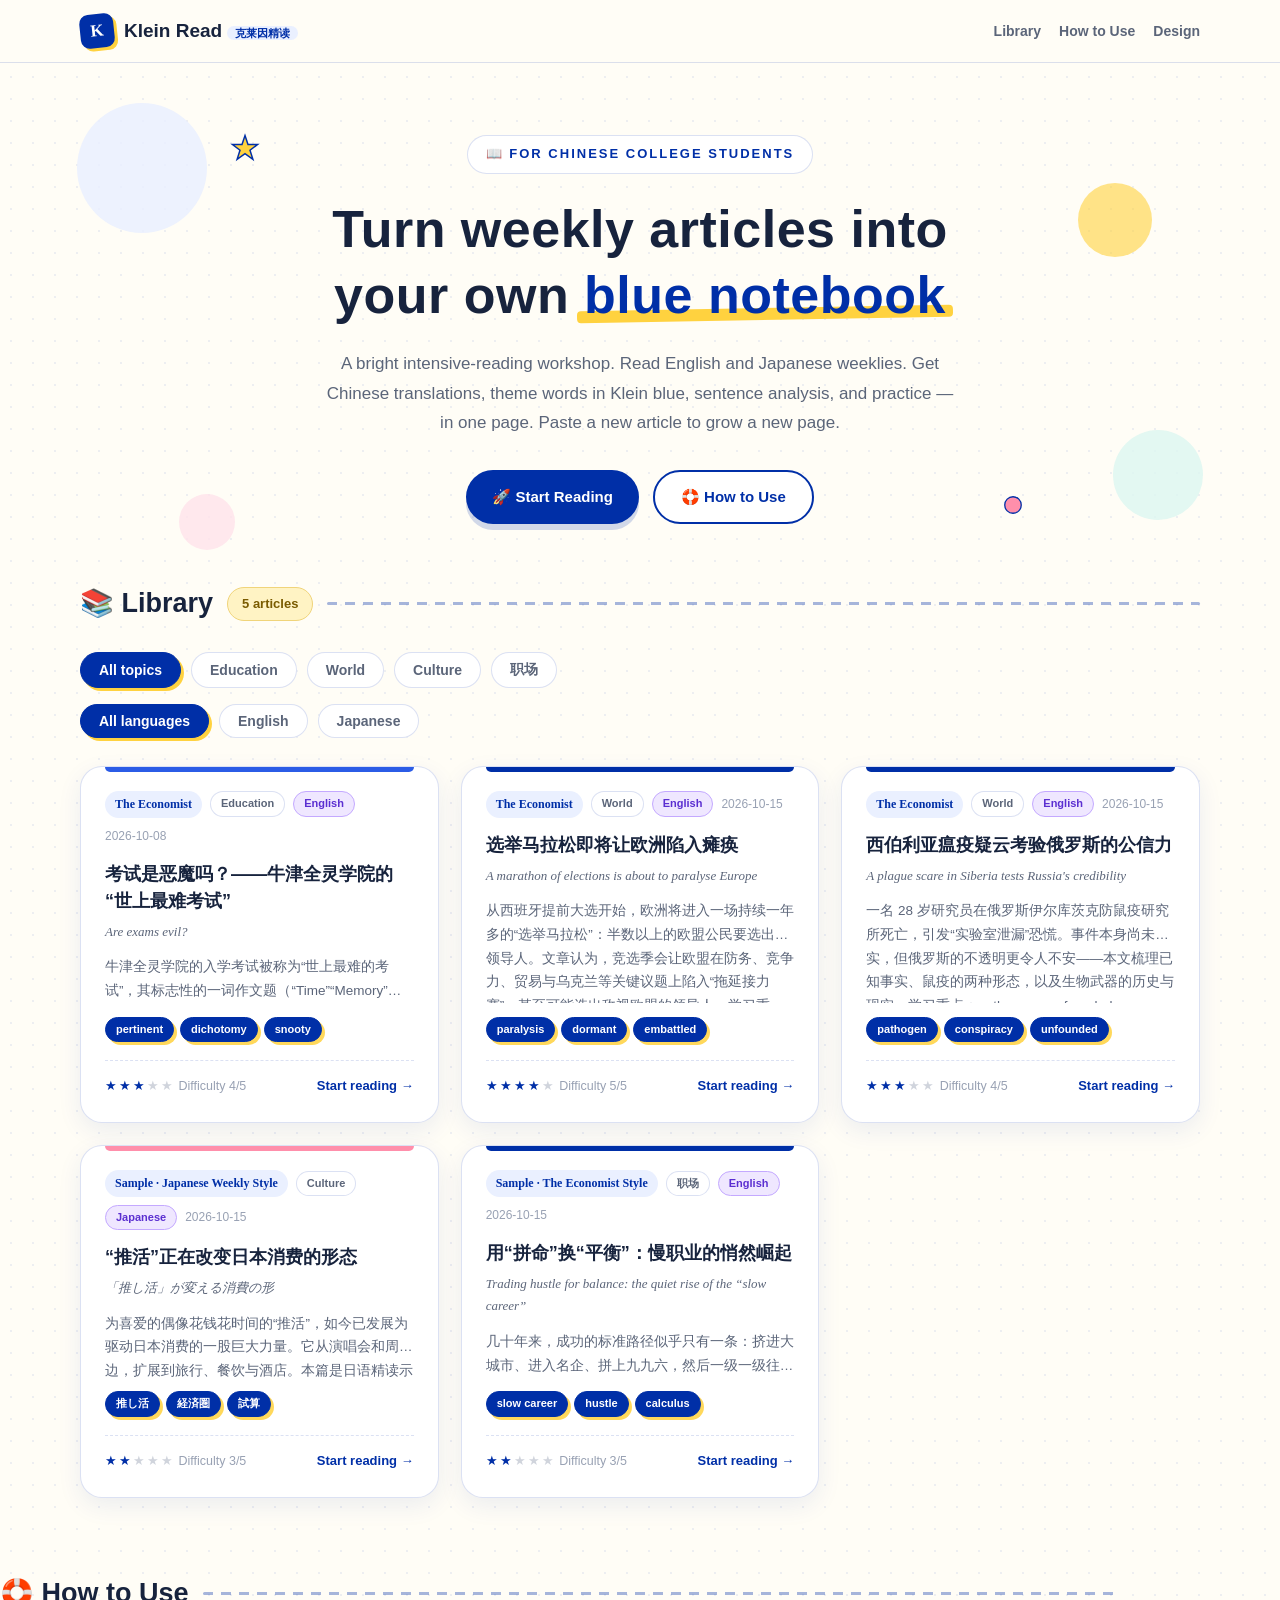
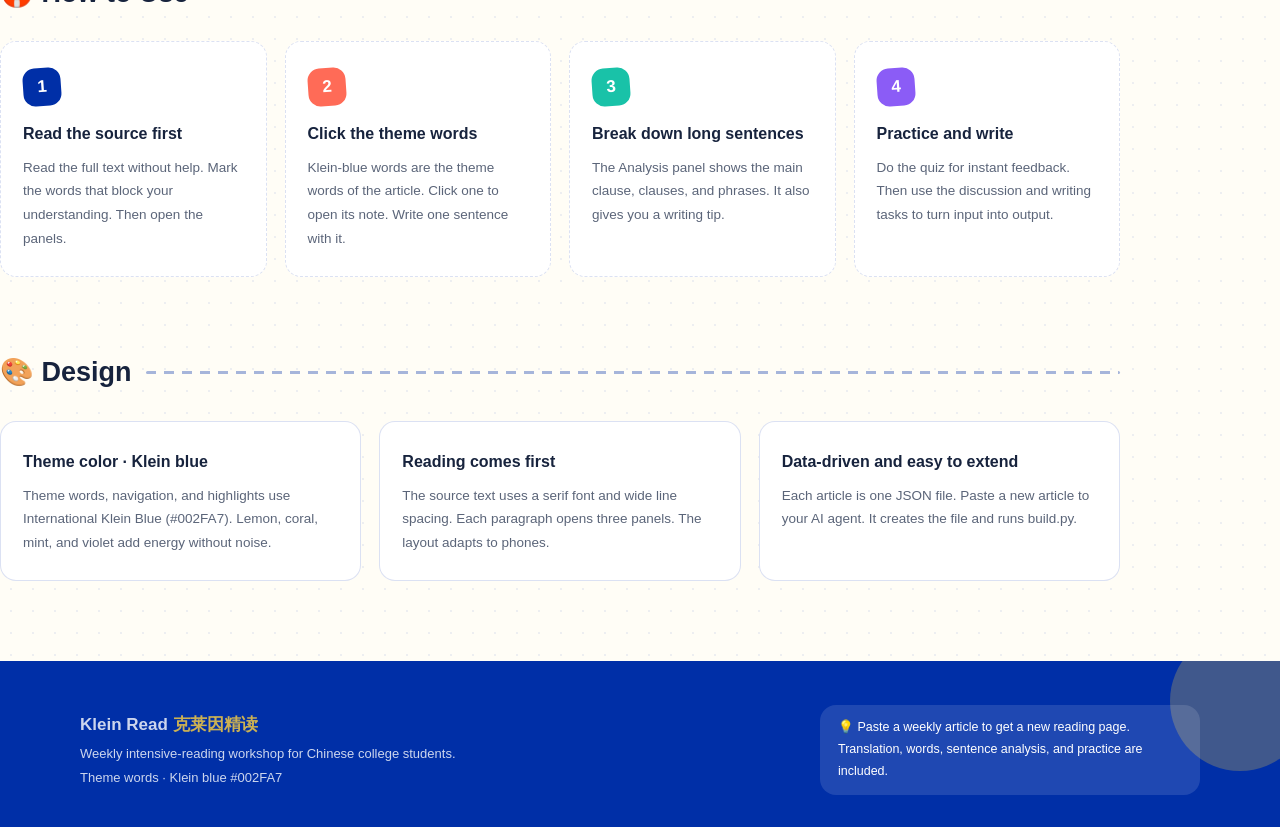
==== commit ded67437: "v3.4.0: add article 005 — Are exams evil? All Souls exam (The Economist) - New reading page: Are exa" ====
--- a/index.html
+++ b/index.html
@@ -43,7 +43,7 @@
       <h1>Turn weekly articles into<br>your own <span class="hl">blue notebook</span></h1>
       <p class="hero-sub">A bright intensive-reading workshop. Read English and Japanese weeklies. Get Chinese translations, theme words in Klein blue, sentence analysis, and practice — in one page. Paste a new article to grow a new page.</p>
       <div class="hero-actions">
-        <a class="btn btn-primary" href="articles/004-europe-election-paralysis.html">🚀 Start Reading</a>
+        <a class="btn btn-primary" href="articles/005-allsouls-exam.html">🚀 Start Reading</a>
         <a class="btn btn-secondary" href="#howto">🛟 How to Use</a>
       </div>
     </div>
@@ -53,12 +53,30 @@
   <section class="container" id="library">
     <div class="section-head">
       <h2>📚 Library</h2>
-      <span class="chip chip-lemon">4 articles</span>
+      <span class="chip chip-lemon">5 articles</span>
       <div class="line"></div>
     </div>
-    <div class="filters"><button class="filter-chip active" data-topic="all">All topics</button><button class="filter-chip" data-topic="World">World</button><button class="filter-chip" data-topic="Culture">Culture</button><button class="filter-chip" data-topic="职场">职场</button></div>
+    <div class="filters"><button class="filter-chip active" data-topic="all">All topics</button><button class="filter-chip" data-topic="Education">Education</button><button class="filter-chip" data-topic="World">World</button><button class="filter-chip" data-topic="Culture">Culture</button><button class="filter-chip" data-topic="职场">职场</button></div>
     <div class="filters" style="margin-top:-12px"><button class="filter-chip active" data-source-lang="all">All languages</button><button class="filter-chip" data-source-lang="en">English</button><button class="filter-chip" data-source-lang="ja">Japanese</button></div>
     <div class="card-grid">
+<a class="article-card" href="articles/005-allsouls-exam.html" data-topic="Education" data-source-lang="en">
+  <span class="accent" style="background:#2B5CE6"></span>
+  <div class="card-meta">
+    <span class="card-source">The Economist</span>
+    <span class="chip" style="font-size:11px;padding:2px 10px">Education</span>
+    <span class="chip chip-violet" style="font-size:11px;padding:2px 10px">English</span>
+    <span class="card-date">2026-10-08</span>
+  </div>
+  <h3 lang="zh-CN">考试是恶魔吗？——牛津全灵学院的“世上最难考试”</h3>
+  <p class="card-title-en">Are exams evil?</p>
+  <p class="card-desc" lang="zh-CN">牛津全灵学院的入学考试被称为“世上最难的考试”，其标志性的一词作文题（“Time”“Memory”“Style”……）本身就像一部微型思想史。文章借历年考题的幽默双关，审视这场考试的神话、偏见与副作用：七年“无附加条件”的闲散，是恩赐还是诅咒？学习重点：dichotomy、recondite、formidable 等高阶词，以及 To do A is to do B、less a blessing than a curse 等写作金句。</p>
+  <div style="display:flex;gap:6px;flex-wrap:wrap;margin:14px 0 0"><span class="chip chip-theme" style="font-size:11px;padding:2px 10px">pertinent</span> <span class="chip chip-theme" style="font-size:11px;padding:2px 10px">dichotomy</span> <span class="chip chip-theme" style="font-size:11px;padding:2px 10px">snooty</span></div>
+  <div class="card-foot">
+    <span><span class="stars">★★★<span class="off">★</span><span class="off">★</span></span> Difficulty 4/5</span>
+    <span class="card-go">Start reading →</span>
+  </div>
+</a>
+
 <a class="article-card" href="articles/004-europe-election-paralysis.html" data-topic="World" data-source-lang="en">
   <span class="accent" style="background:#002FA7"></span>
   <div class="card-meta">
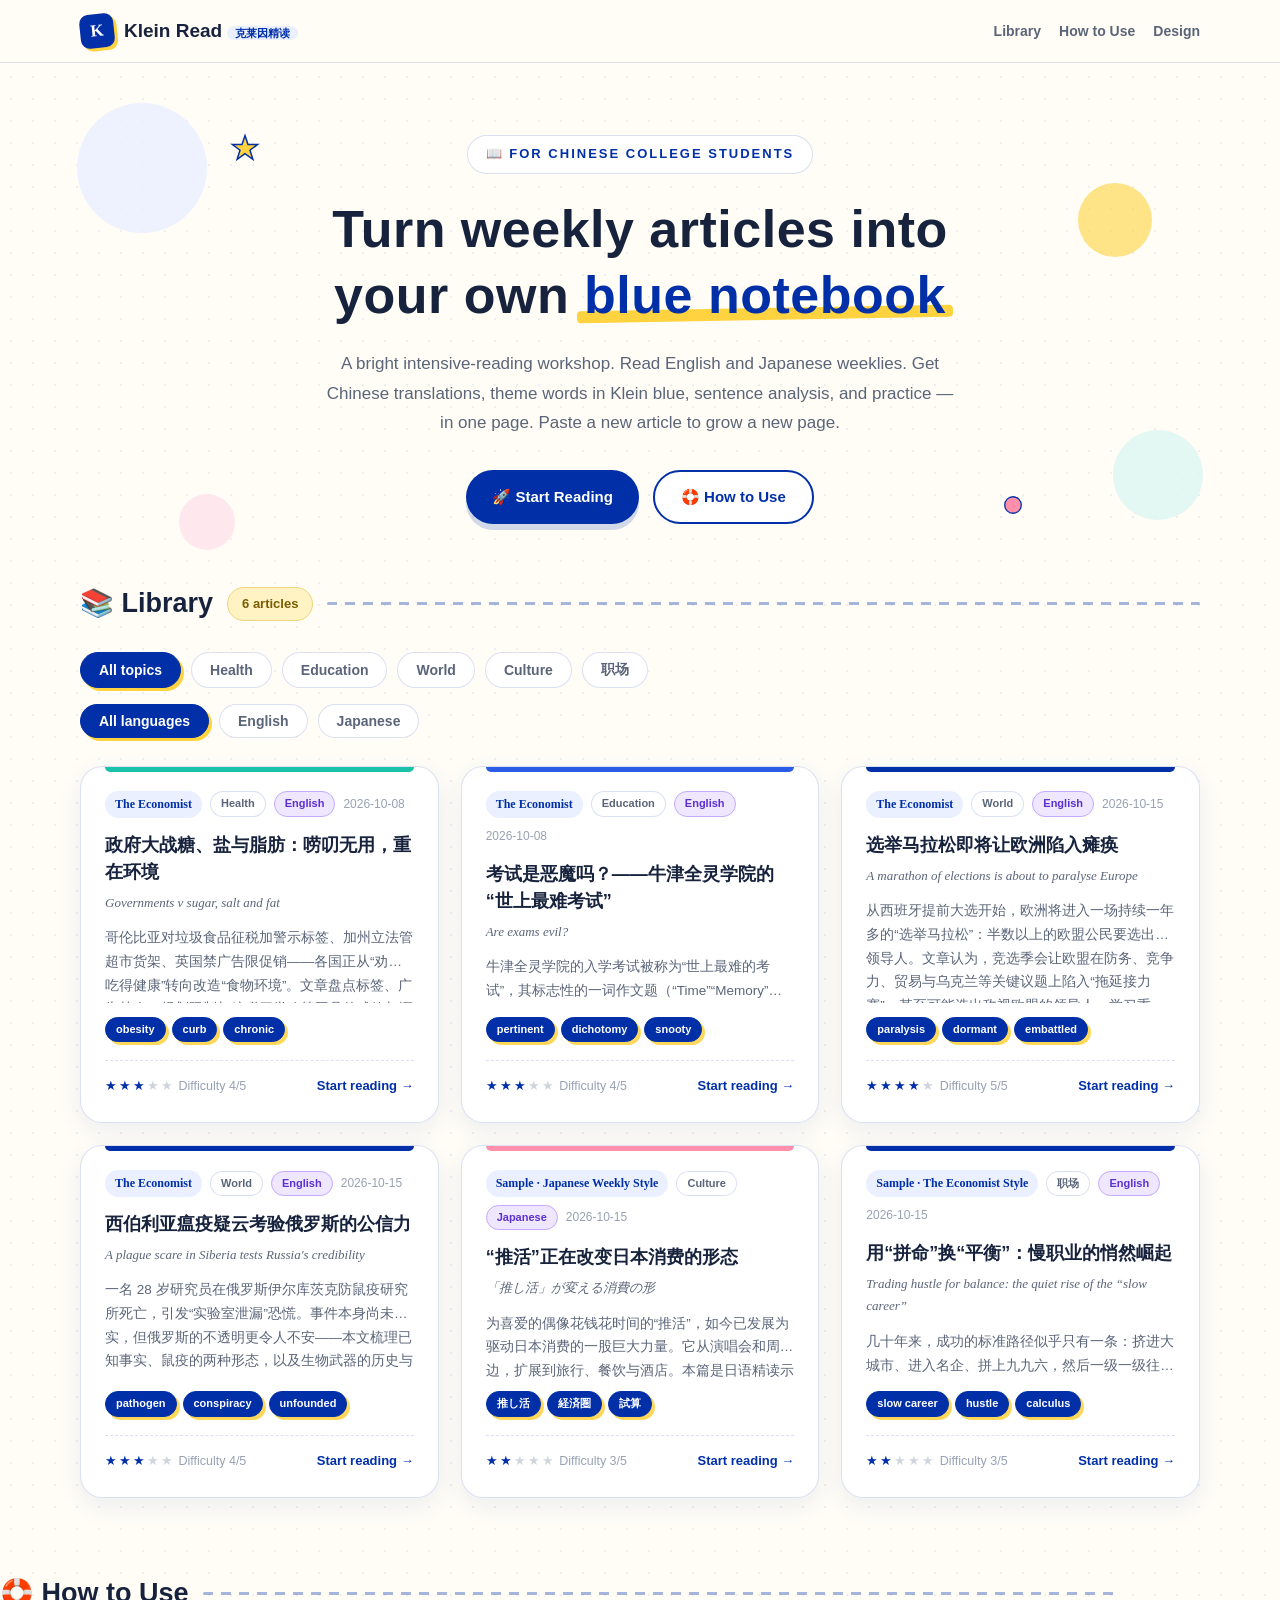
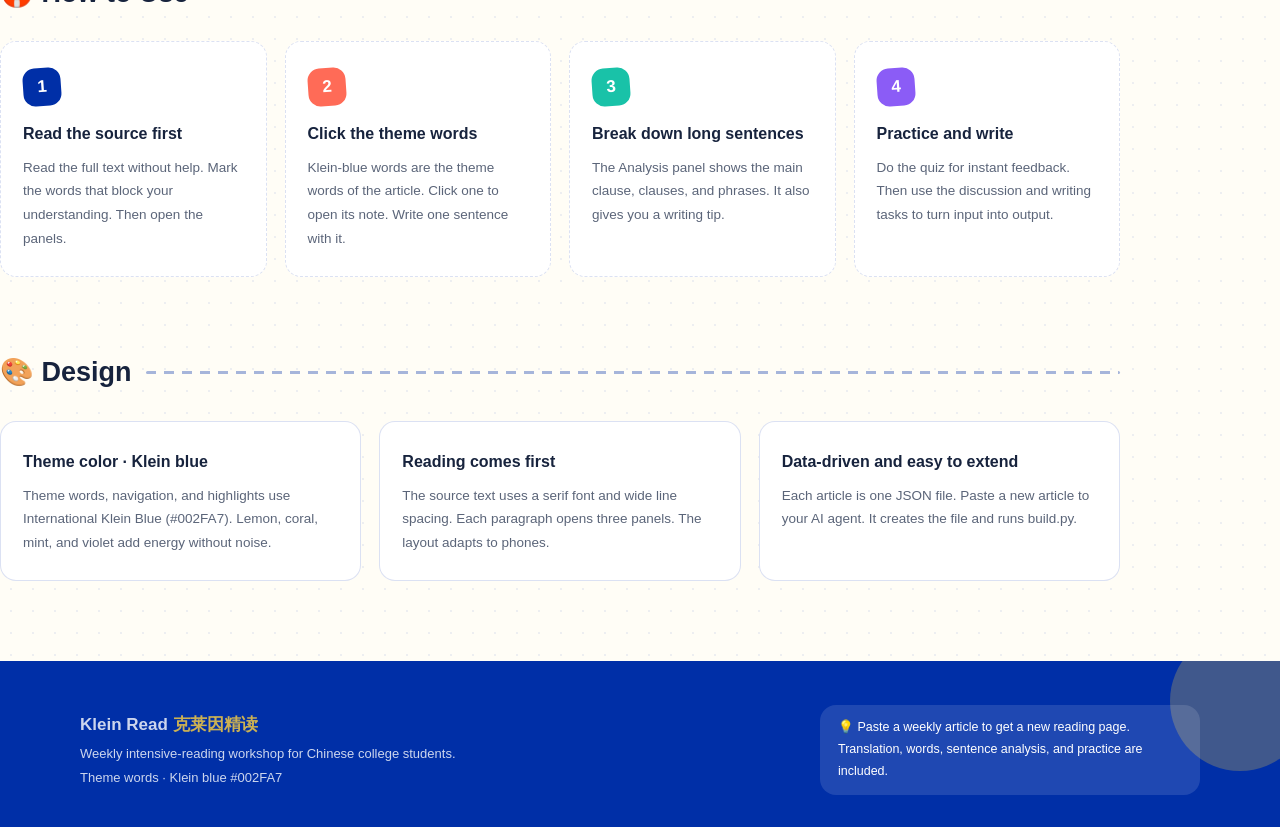
==== commit bc4adaec: "v3.5.0: add article 006 — Governments v sugar, salt and fat (The Economist) - New reading page: Gove" ====
--- a/index.html
+++ b/index.html
@@ -43,7 +43,7 @@
       <h1>Turn weekly articles into<br>your own <span class="hl">blue notebook</span></h1>
       <p class="hero-sub">A bright intensive-reading workshop. Read English and Japanese weeklies. Get Chinese translations, theme words in Klein blue, sentence analysis, and practice — in one page. Paste a new article to grow a new page.</p>
       <div class="hero-actions">
-        <a class="btn btn-primary" href="articles/005-allsouls-exam.html">🚀 Start Reading</a>
+        <a class="btn btn-primary" href="articles/006-governments-v-junk-food.html">🚀 Start Reading</a>
         <a class="btn btn-secondary" href="#howto">🛟 How to Use</a>
       </div>
     </div>
@@ -53,12 +53,30 @@
   <section class="container" id="library">
     <div class="section-head">
       <h2>📚 Library</h2>
-      <span class="chip chip-lemon">5 articles</span>
+      <span class="chip chip-lemon">6 articles</span>
       <div class="line"></div>
     </div>
-    <div class="filters"><button class="filter-chip active" data-topic="all">All topics</button><button class="filter-chip" data-topic="Education">Education</button><button class="filter-chip" data-topic="World">World</button><button class="filter-chip" data-topic="Culture">Culture</button><button class="filter-chip" data-topic="职场">职场</button></div>
+    <div class="filters"><button class="filter-chip active" data-topic="all">All topics</button><button class="filter-chip" data-topic="Health">Health</button><button class="filter-chip" data-topic="Education">Education</button><button class="filter-chip" data-topic="World">World</button><button class="filter-chip" data-topic="Culture">Culture</button><button class="filter-chip" data-topic="职场">职场</button></div>
     <div class="filters" style="margin-top:-12px"><button class="filter-chip active" data-source-lang="all">All languages</button><button class="filter-chip" data-source-lang="en">English</button><button class="filter-chip" data-source-lang="ja">Japanese</button></div>
     <div class="card-grid">
+<a class="article-card" href="articles/006-governments-v-junk-food.html" data-topic="Health" data-source-lang="en">
+  <span class="accent" style="background:#19C2A8"></span>
+  <div class="card-meta">
+    <span class="card-source">The Economist</span>
+    <span class="chip" style="font-size:11px;padding:2px 10px">Health</span>
+    <span class="chip chip-violet" style="font-size:11px;padding:2px 10px">English</span>
+    <span class="card-date">2026-10-08</span>
+  </div>
+  <h3 lang="zh-CN">政府大战糖、盐与脂肪：唠叨无用，重在环境</h3>
+  <p class="card-title-en">Governments v sugar, salt and fat</p>
+  <p class="card-desc" lang="zh-CN">哥伦比亚对垃圾食品征税加警示标签、加州立法管超市货架、英国禁广告限促销——各国正从“劝你吃得健康”转向改造“食物环境”。文章盘点标签、广告禁令、规划限制与糖税四类政策工具的成效与漏洞（现烤糕点钻禁令空子），并给出“菠菜与糖果最低配比”等新思路。学习重点：cajole、exempt、disincentive 等高频词与 with great effect 等写作表达。</p>
+  <div style="display:flex;gap:6px;flex-wrap:wrap;margin:14px 0 0"><span class="chip chip-theme" style="font-size:11px;padding:2px 10px">obesity</span> <span class="chip chip-theme" style="font-size:11px;padding:2px 10px">curb</span> <span class="chip chip-theme" style="font-size:11px;padding:2px 10px">chronic</span></div>
+  <div class="card-foot">
+    <span><span class="stars">★★★<span class="off">★</span><span class="off">★</span></span> Difficulty 4/5</span>
+    <span class="card-go">Start reading →</span>
+  </div>
+</a>
+
 <a class="article-card" href="articles/005-allsouls-exam.html" data-topic="Education" data-source-lang="en">
   <span class="accent" style="background:#2B5CE6"></span>
   <div class="card-meta">
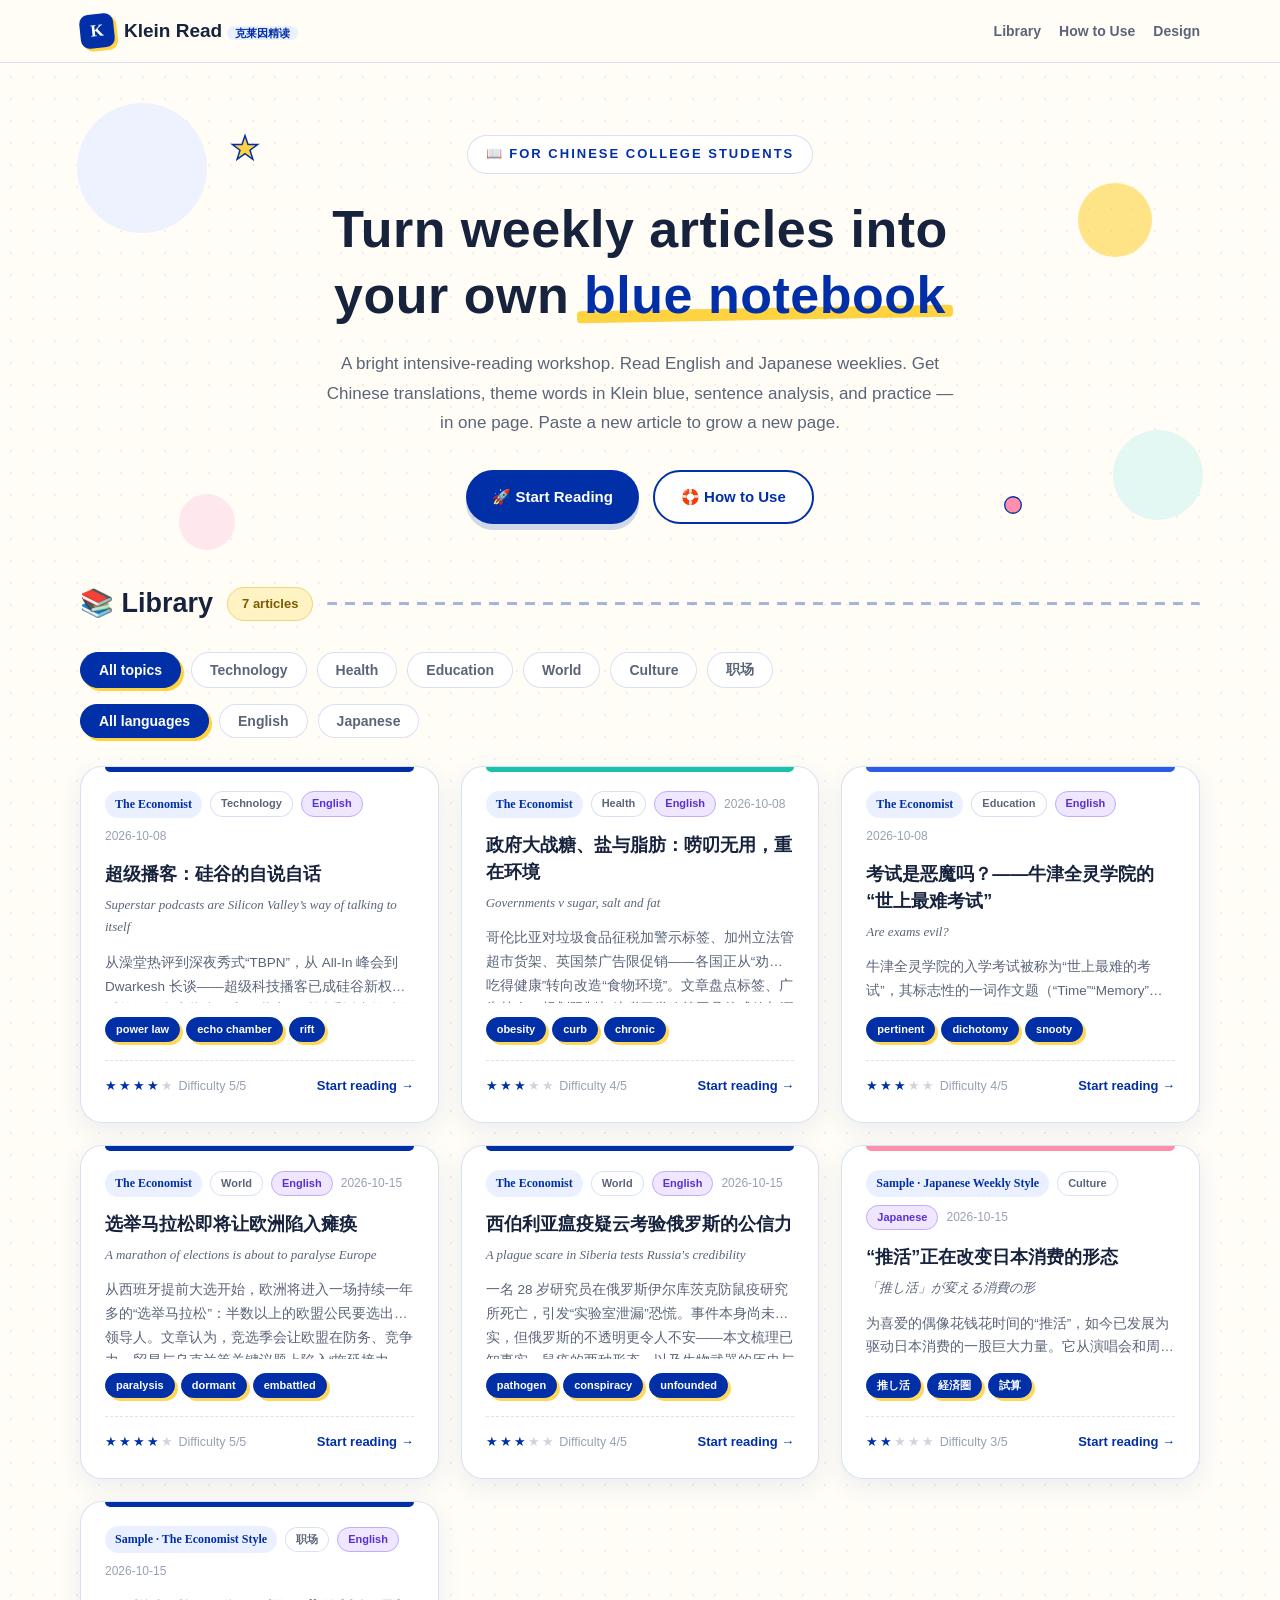
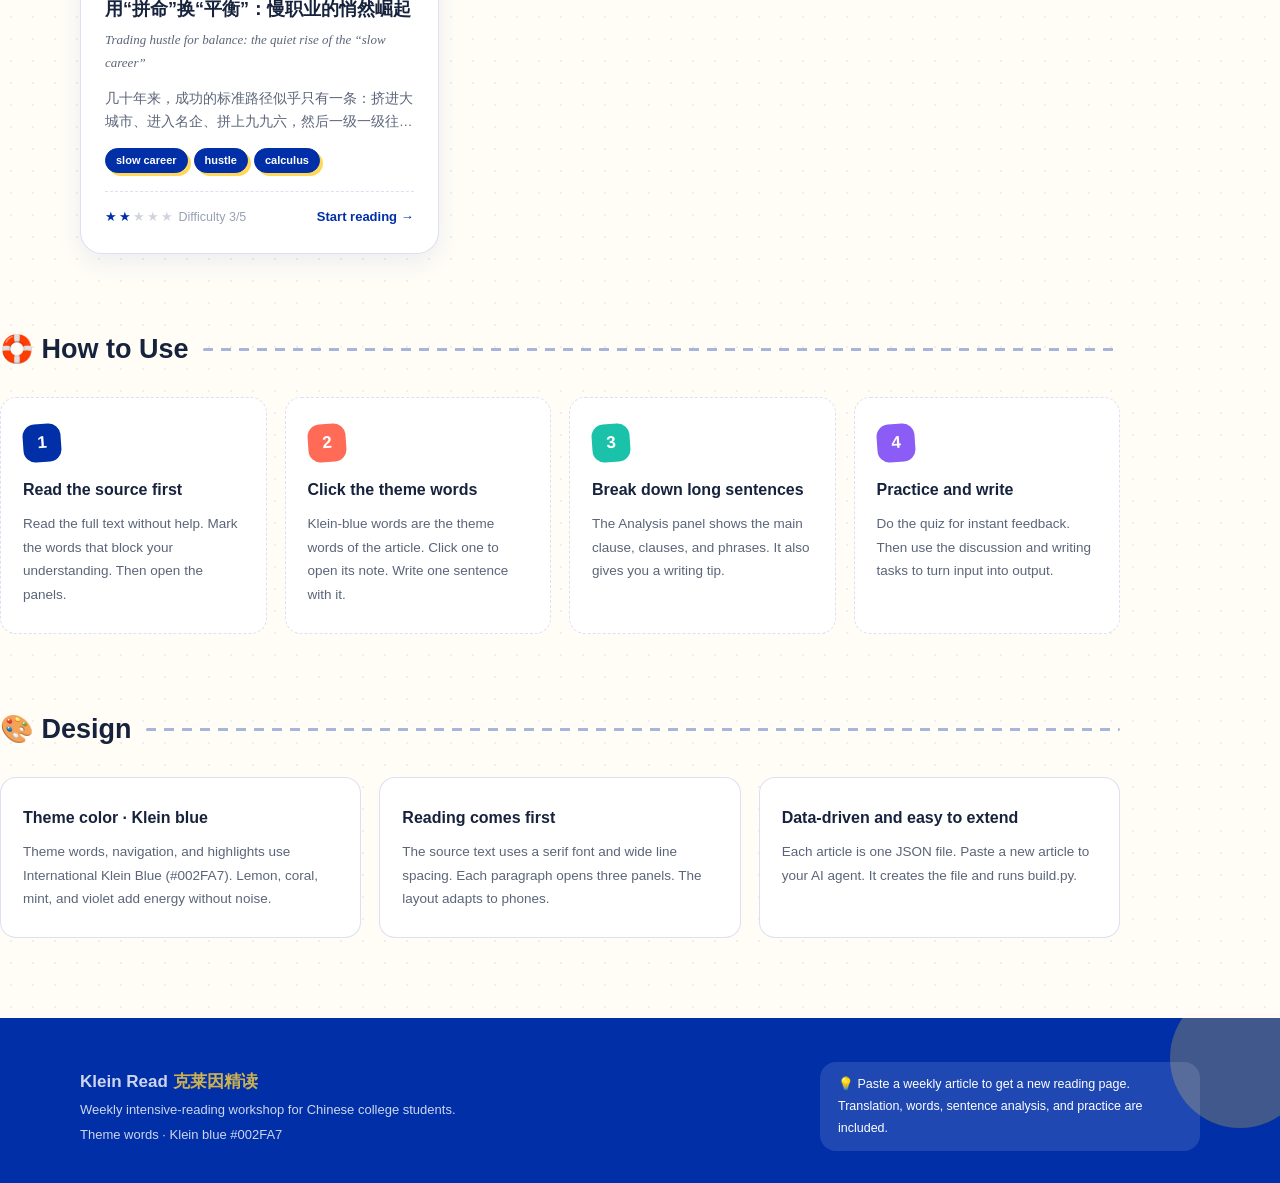
==== commit 03b1ee2e: "v3.6.0: add article 007 — Superstar podcasts and Silicon Valley (The Economist) - New reading page: " ====
--- a/index.html
+++ b/index.html
@@ -43,7 +43,7 @@
       <h1>Turn weekly articles into<br>your own <span class="hl">blue notebook</span></h1>
       <p class="hero-sub">A bright intensive-reading workshop. Read English and Japanese weeklies. Get Chinese translations, theme words in Klein blue, sentence analysis, and practice — in one page. Paste a new article to grow a new page.</p>
       <div class="hero-actions">
-        <a class="btn btn-primary" href="articles/006-governments-v-junk-food.html">🚀 Start Reading</a>
+        <a class="btn btn-primary" href="articles/007-silicon-valley-podcasts.html">🚀 Start Reading</a>
         <a class="btn btn-secondary" href="#howto">🛟 How to Use</a>
       </div>
     </div>
@@ -53,12 +53,30 @@
   <section class="container" id="library">
     <div class="section-head">
       <h2>📚 Library</h2>
-      <span class="chip chip-lemon">6 articles</span>
+      <span class="chip chip-lemon">7 articles</span>
       <div class="line"></div>
     </div>
-    <div class="filters"><button class="filter-chip active" data-topic="all">All topics</button><button class="filter-chip" data-topic="Health">Health</button><button class="filter-chip" data-topic="Education">Education</button><button class="filter-chip" data-topic="World">World</button><button class="filter-chip" data-topic="Culture">Culture</button><button class="filter-chip" data-topic="职场">职场</button></div>
+    <div class="filters"><button class="filter-chip active" data-topic="all">All topics</button><button class="filter-chip" data-topic="Technology">Technology</button><button class="filter-chip" data-topic="Health">Health</button><button class="filter-chip" data-topic="Education">Education</button><button class="filter-chip" data-topic="World">World</button><button class="filter-chip" data-topic="Culture">Culture</button><button class="filter-chip" data-topic="职场">职场</button></div>
     <div class="filters" style="margin-top:-12px"><button class="filter-chip active" data-source-lang="all">All languages</button><button class="filter-chip" data-source-lang="en">English</button><button class="filter-chip" data-source-lang="ja">Japanese</button></div>
     <div class="card-grid">
+<a class="article-card" href="articles/007-silicon-valley-podcasts.html" data-topic="Technology" data-source-lang="en">
+  <span class="accent" style="background:#002FA7"></span>
+  <div class="card-meta">
+    <span class="card-source">The Economist</span>
+    <span class="chip" style="font-size:11px;padding:2px 10px">Technology</span>
+    <span class="chip chip-violet" style="font-size:11px;padding:2px 10px">English</span>
+    <span class="card-date">2026-10-08</span>
+  </div>
+  <h3 lang="zh-CN">超级播客：硅谷的自说自话</h3>
+  <p class="card-title-en">Superstar podcasts are Silicon Valley’s way of talking to itself</p>
+  <p class="card-desc" lang="zh-CN">从澡堂热评到深夜秀式“TBPN”，从 All-In 峰会到 Dwarkesh 长谈——超级科技播客已成硅谷新权贵话筒。但文章指出：它们共享一种近乎近亲繁殖的圈内神秘感，是回音室，也是“单极文化”的推手；对圈外世界传递 AI 热情的努力并不奏效。学习重点：power law、watershed、echo chamber 等主题词，lap it up、sour grapes 等地道表达，以及 not only...so do 倒装等句式。</p>
+  <div style="display:flex;gap:6px;flex-wrap:wrap;margin:14px 0 0"><span class="chip chip-theme" style="font-size:11px;padding:2px 10px">power law</span> <span class="chip chip-theme" style="font-size:11px;padding:2px 10px">echo chamber</span> <span class="chip chip-theme" style="font-size:11px;padding:2px 10px">rift</span></div>
+  <div class="card-foot">
+    <span><span class="stars">★★★★<span class="off">★</span></span> Difficulty 5/5</span>
+    <span class="card-go">Start reading →</span>
+  </div>
+</a>
+
 <a class="article-card" href="articles/006-governments-v-junk-food.html" data-topic="Health" data-source-lang="en">
   <span class="accent" style="background:#19C2A8"></span>
   <div class="card-meta">
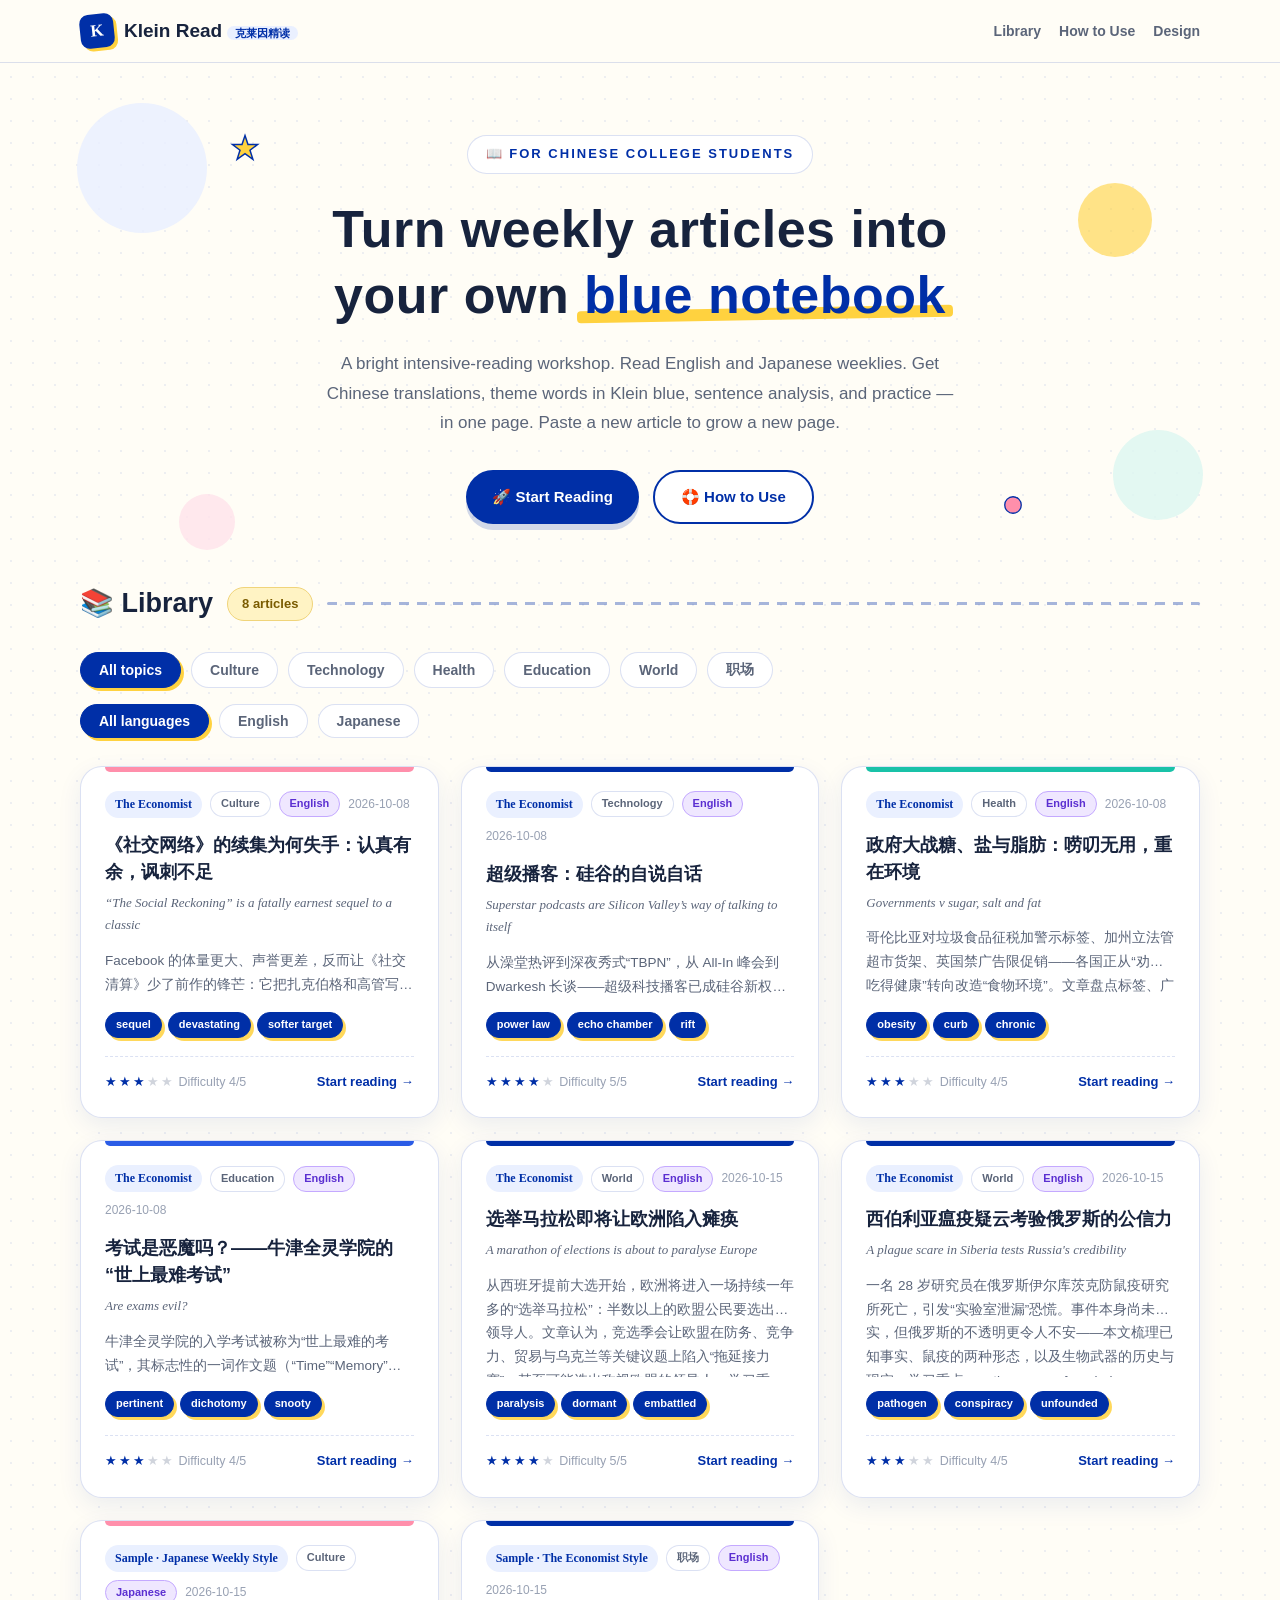
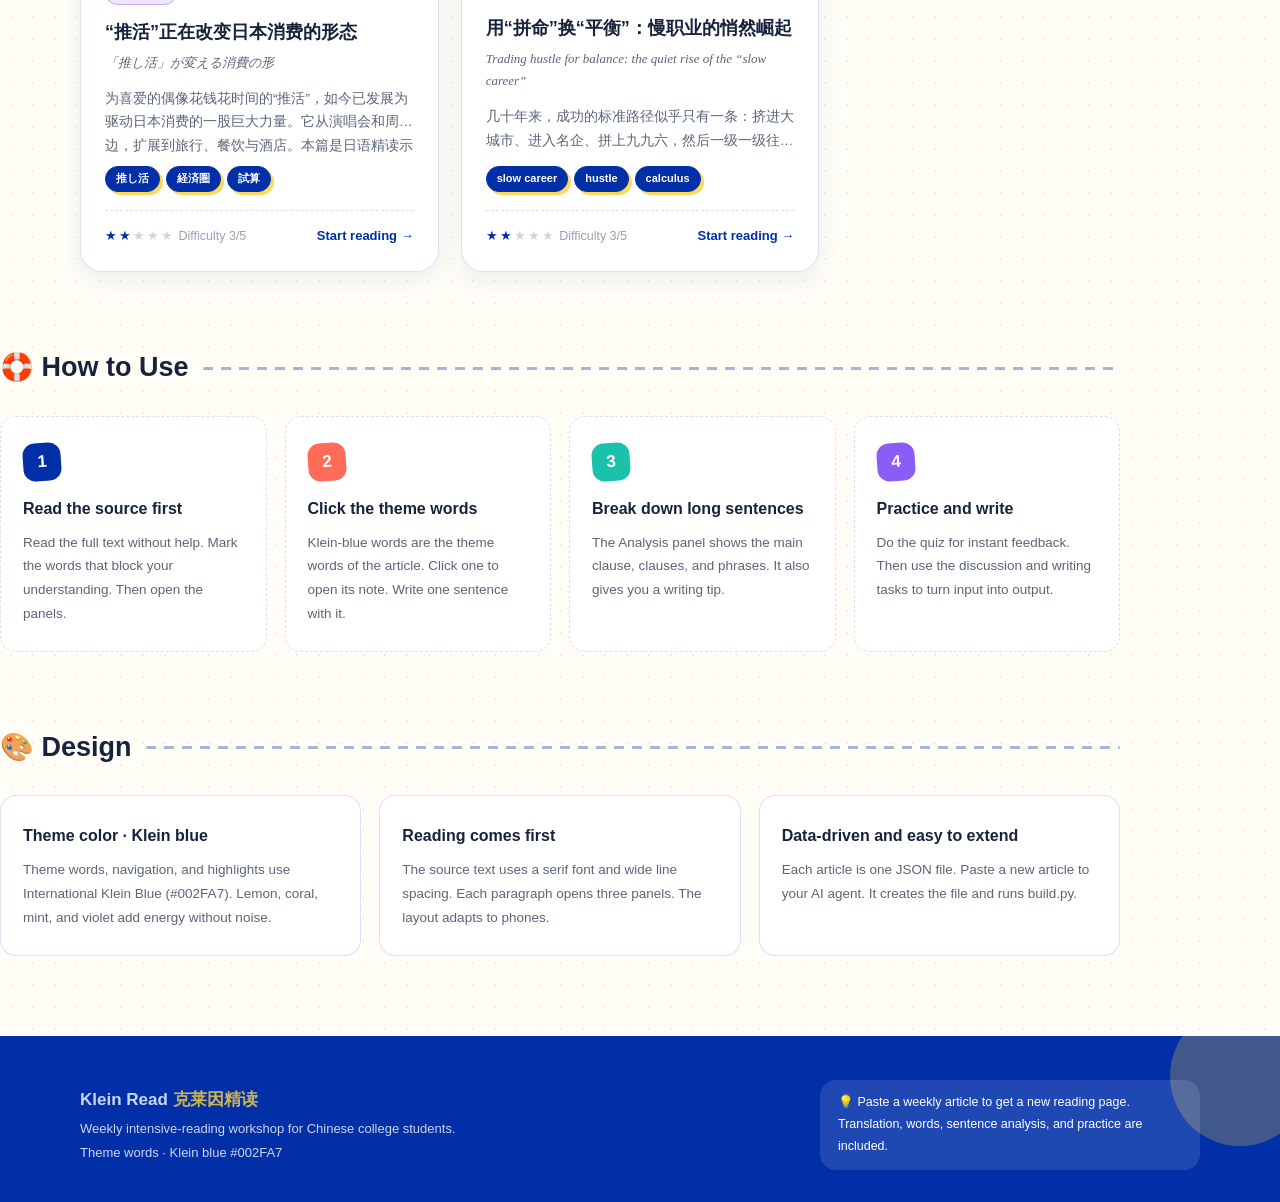
==== commit b178f217: "v3.7.0: add article 008 — The Social Reckoning (The Economist)" ====
--- a/index.html
+++ b/index.html
@@ -43,7 +43,7 @@
       <h1>Turn weekly articles into<br>your own <span class="hl">blue notebook</span></h1>
       <p class="hero-sub">A bright intensive-reading workshop. Read English and Japanese weeklies. Get Chinese translations, theme words in Klein blue, sentence analysis, and practice — in one page. Paste a new article to grow a new page.</p>
       <div class="hero-actions">
-        <a class="btn btn-primary" href="articles/007-silicon-valley-podcasts.html">🚀 Start Reading</a>
+        <a class="btn btn-primary" href="articles/008-social-reckoning.html">🚀 Start Reading</a>
         <a class="btn btn-secondary" href="#howto">🛟 How to Use</a>
       </div>
     </div>
@@ -53,12 +53,30 @@
   <section class="container" id="library">
     <div class="section-head">
       <h2>📚 Library</h2>
-      <span class="chip chip-lemon">7 articles</span>
+      <span class="chip chip-lemon">8 articles</span>
       <div class="line"></div>
     </div>
-    <div class="filters"><button class="filter-chip active" data-topic="all">All topics</button><button class="filter-chip" data-topic="Technology">Technology</button><button class="filter-chip" data-topic="Health">Health</button><button class="filter-chip" data-topic="Education">Education</button><button class="filter-chip" data-topic="World">World</button><button class="filter-chip" data-topic="Culture">Culture</button><button class="filter-chip" data-topic="职场">职场</button></div>
+    <div class="filters"><button class="filter-chip active" data-topic="all">All topics</button><button class="filter-chip" data-topic="Culture">Culture</button><button class="filter-chip" data-topic="Technology">Technology</button><button class="filter-chip" data-topic="Health">Health</button><button class="filter-chip" data-topic="Education">Education</button><button class="filter-chip" data-topic="World">World</button><button class="filter-chip" data-topic="职场">职场</button></div>
     <div class="filters" style="margin-top:-12px"><button class="filter-chip active" data-source-lang="all">All languages</button><button class="filter-chip" data-source-lang="en">English</button><button class="filter-chip" data-source-lang="ja">Japanese</button></div>
     <div class="card-grid">
+<a class="article-card" href="articles/008-social-reckoning.html" data-topic="Culture" data-source-lang="en">
+  <span class="accent" style="background:#FF8FAB"></span>
+  <div class="card-meta">
+    <span class="card-source">The Economist</span>
+    <span class="chip" style="font-size:11px;padding:2px 10px">Culture</span>
+    <span class="chip chip-violet" style="font-size:11px;padding:2px 10px">English</span>
+    <span class="card-date">2026-10-08</span>
+  </div>
+  <h3 lang="zh-CN">《社交网络》的续集为何失手：认真有余，讽刺不足</h3>
+  <p class="card-title-en">“The Social Reckoning” is a fatally earnest sequel to a classic</p>
+  <p class="card-desc" lang="zh-CN">Facebook 的体量更大、声誉更差，反而让《社交清算》少了前作的锋芒：它把扎克伯格和高管写成漫画反派，却把复杂的内容治理难题讲成正邪对决。本文比较新旧两部电影，拆解讽刺如何依赖距离、暧昧与克制。精读重点：softer target、exposé、arbiter of truth，以及让步对比和插入语。</p>
+  <div style="display:flex;gap:6px;flex-wrap:wrap;margin:14px 0 0"><span class="chip chip-theme" style="font-size:11px;padding:2px 10px">sequel</span> <span class="chip chip-theme" style="font-size:11px;padding:2px 10px">devastating</span> <span class="chip chip-theme" style="font-size:11px;padding:2px 10px">softer target</span></div>
+  <div class="card-foot">
+    <span><span class="stars">★★★<span class="off">★</span><span class="off">★</span></span> Difficulty 4/5</span>
+    <span class="card-go">Start reading →</span>
+  </div>
+</a>
+
 <a class="article-card" href="articles/007-silicon-valley-podcasts.html" data-topic="Technology" data-source-lang="en">
   <span class="accent" style="background:#002FA7"></span>
   <div class="card-meta">
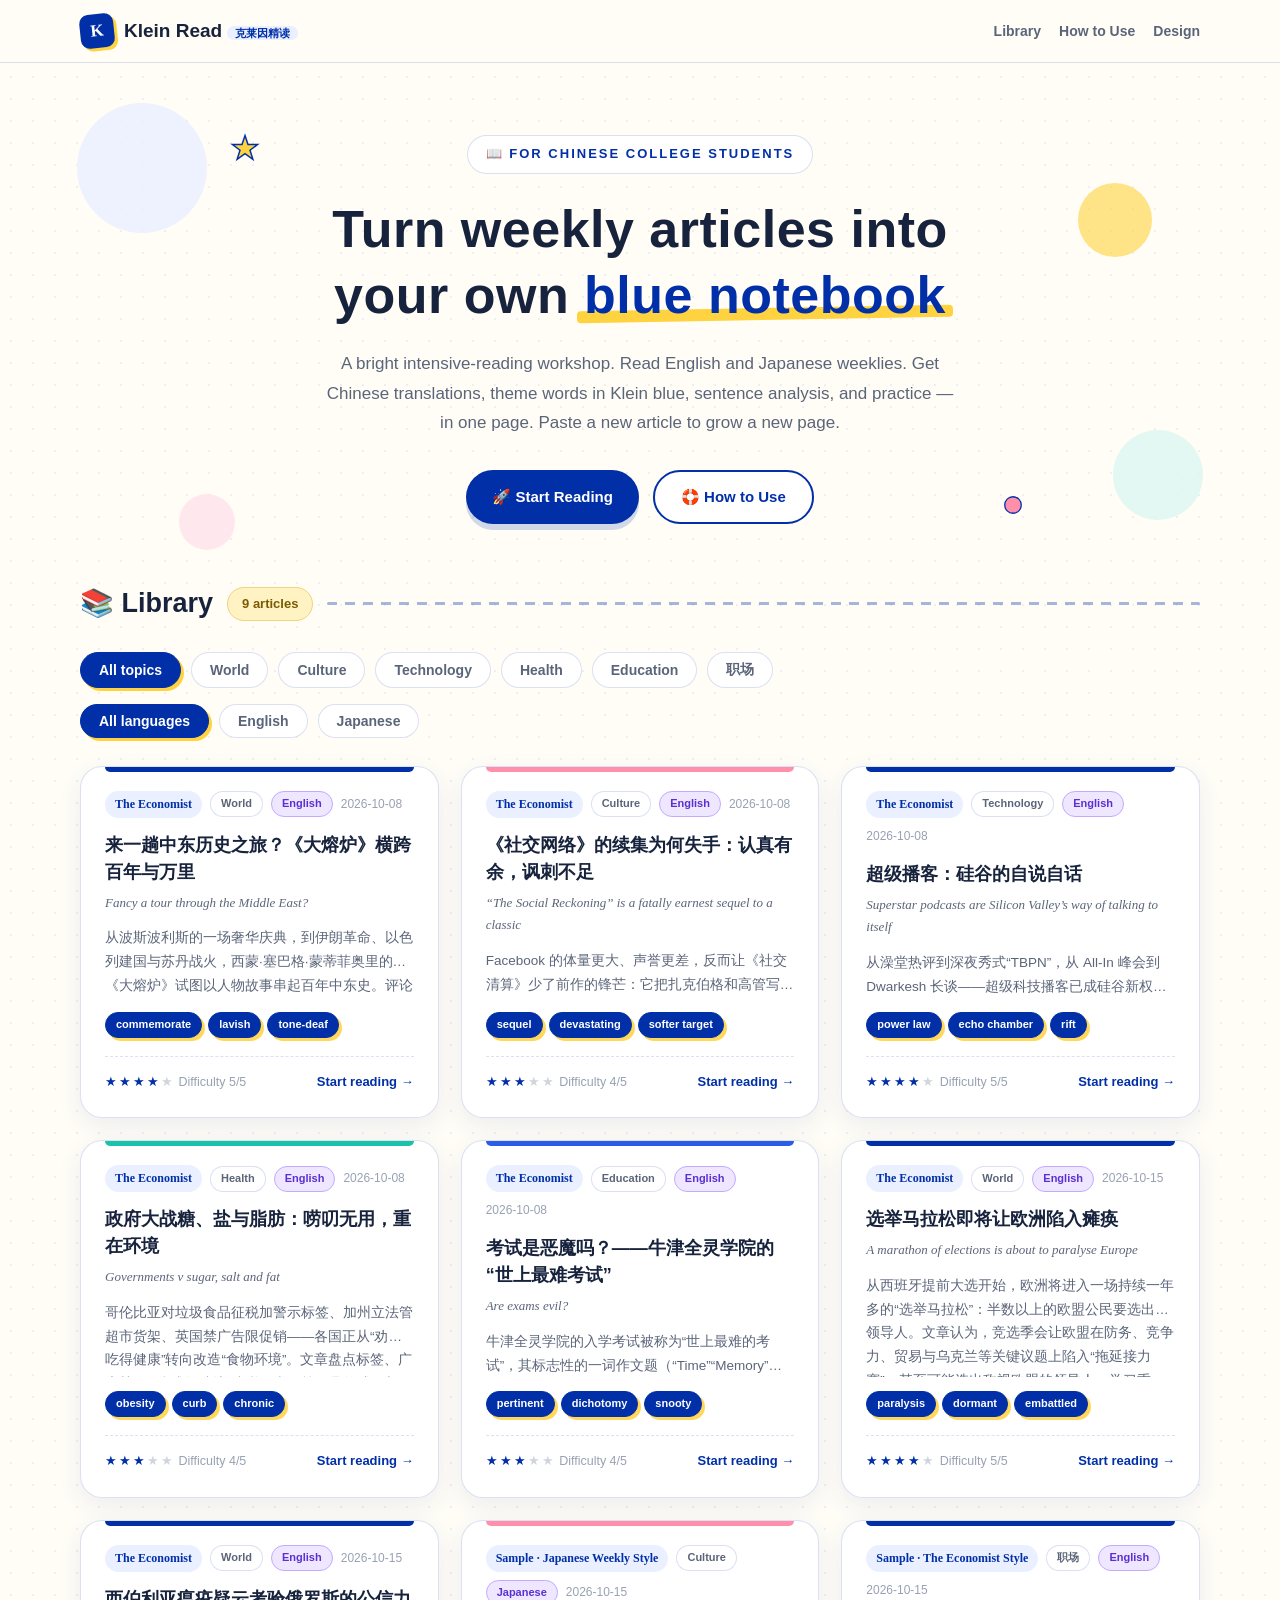
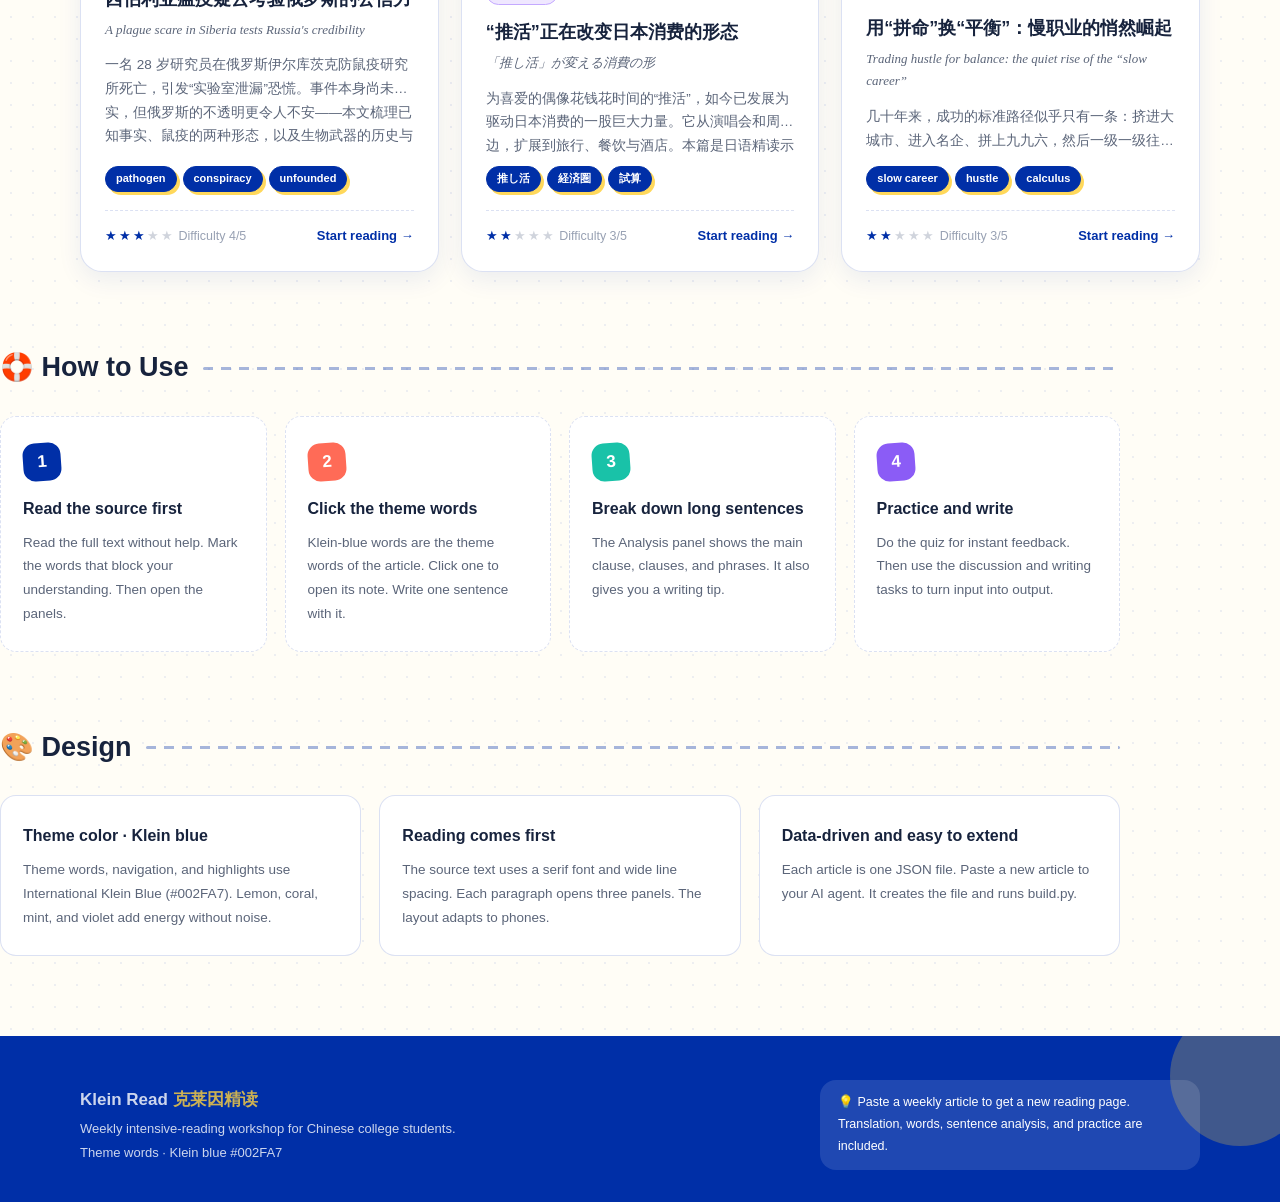
==== commit b800b200: "v3.8.0: add article 009 — The Cauldron (The Economist)" ====
--- a/index.html
+++ b/index.html
@@ -43,7 +43,7 @@
       <h1>Turn weekly articles into<br>your own <span class="hl">blue notebook</span></h1>
       <p class="hero-sub">A bright intensive-reading workshop. Read English and Japanese weeklies. Get Chinese translations, theme words in Klein blue, sentence analysis, and practice — in one page. Paste a new article to grow a new page.</p>
       <div class="hero-actions">
-        <a class="btn btn-primary" href="articles/008-social-reckoning.html">🚀 Start Reading</a>
+        <a class="btn btn-primary" href="articles/009-the-cauldron.html">🚀 Start Reading</a>
         <a class="btn btn-secondary" href="#howto">🛟 How to Use</a>
       </div>
     </div>
@@ -53,12 +53,30 @@
   <section class="container" id="library">
     <div class="section-head">
       <h2>📚 Library</h2>
-      <span class="chip chip-lemon">8 articles</span>
+      <span class="chip chip-lemon">9 articles</span>
       <div class="line"></div>
     </div>
-    <div class="filters"><button class="filter-chip active" data-topic="all">All topics</button><button class="filter-chip" data-topic="Culture">Culture</button><button class="filter-chip" data-topic="Technology">Technology</button><button class="filter-chip" data-topic="Health">Health</button><button class="filter-chip" data-topic="Education">Education</button><button class="filter-chip" data-topic="World">World</button><button class="filter-chip" data-topic="职场">职场</button></div>
+    <div class="filters"><button class="filter-chip active" data-topic="all">All topics</button><button class="filter-chip" data-topic="World">World</button><button class="filter-chip" data-topic="Culture">Culture</button><button class="filter-chip" data-topic="Technology">Technology</button><button class="filter-chip" data-topic="Health">Health</button><button class="filter-chip" data-topic="Education">Education</button><button class="filter-chip" data-topic="职场">职场</button></div>
     <div class="filters" style="margin-top:-12px"><button class="filter-chip active" data-source-lang="all">All languages</button><button class="filter-chip" data-source-lang="en">English</button><button class="filter-chip" data-source-lang="ja">Japanese</button></div>
     <div class="card-grid">
+<a class="article-card" href="articles/009-the-cauldron.html" data-topic="World" data-source-lang="en">
+  <span class="accent" style="background:#002FA7"></span>
+  <div class="card-meta">
+    <span class="card-source">The Economist</span>
+    <span class="chip" style="font-size:11px;padding:2px 10px">World</span>
+    <span class="chip chip-violet" style="font-size:11px;padding:2px 10px">English</span>
+    <span class="card-date">2026-10-08</span>
+  </div>
+  <h3 lang="zh-CN">来一趟中东历史之旅？《大熔炉》横跨百年与万里</h3>
+  <p class="card-title-en">Fancy a tour through the Middle East?</p>
+  <p class="card-desc" lang="zh-CN">从波斯波利斯的一场奢华庆典，到伊朗革命、以色列建国与苏丹战火，西蒙·塞巴格·蒙蒂菲奥里的《大熔炉》试图以人物故事串起百年中东史。评论既赞叹其横跨数千英里的广度，也指出取舍与平衡的难题。精读重点：tone-deaf、breathtaking、through the prism of、ascribe 等表达。</p>
+  <div style="display:flex;gap:6px;flex-wrap:wrap;margin:14px 0 0"><span class="chip chip-theme" style="font-size:11px;padding:2px 10px">commemorate</span> <span class="chip chip-theme" style="font-size:11px;padding:2px 10px">lavish</span> <span class="chip chip-theme" style="font-size:11px;padding:2px 10px">tone-deaf</span></div>
+  <div class="card-foot">
+    <span><span class="stars">★★★★<span class="off">★</span></span> Difficulty 5/5</span>
+    <span class="card-go">Start reading →</span>
+  </div>
+</a>
+
 <a class="article-card" href="articles/008-social-reckoning.html" data-topic="Culture" data-source-lang="en">
   <span class="accent" style="background:#FF8FAB"></span>
   <div class="card-meta">
